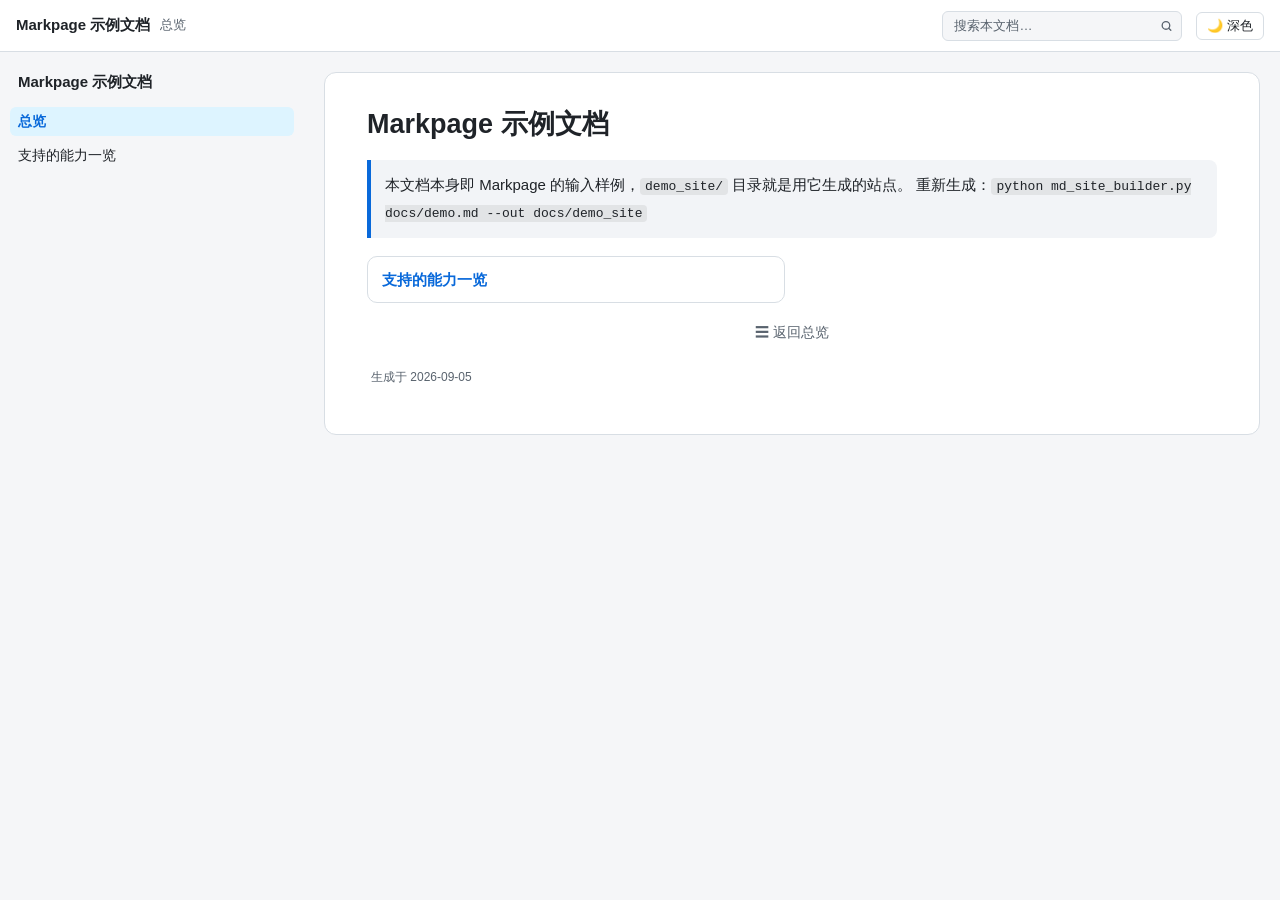
==== docs/demo_site/index.html @ 58487893 "init: Markpage 源码与独立版发布包（自 MicrobialNet .workbuddy/tools 迁移） - 源码：md_doc_gui GUI + md_site_builder 核" ====
<!DOCTYPE html>
<html lang="zh-CN">
<head>
<meta charset="utf-8"><meta name="viewport" content="width=device-width,initial-scale=1">
<meta name="generator" content="MicrobialNet Story">
<title>Markpage 示例文档 · Markpage 示例文档</title>
<style>
:root{
  --bg:#f5f6f8; --panel:#ffffff; --ink:#1f2328; --muted:#59636e; --line:#d8dee4;
  --thumb:#c3cad3; --thumb-hover:#98a2ae;
  --accent:#0969da; --accent-soft:#ddf4ff; --quote:#f2f4f7; --code-bg:#0d1117; --code-ink:#e6edf3;
}
@media (prefers-color-scheme: dark){
  :root:not([data-theme=light]){
    --bg:#0d1117; --panel:#161b22; --ink:#e6edf3; --muted:#9198a1; --line:#30363d;
    --thumb:#3d444d; --thumb-hover:#565d66;
    --accent:#4493f8; --accent-soft:#1f2d3d; --quote:#11161c;
  }
}
html[data-theme=dark]{ --bg:#0d1117; --panel:#161b22; --ink:#e6edf3; --muted:#9198a1; --line:#30363d;
  --thumb:#3d444d; --thumb-hover:#565d66;
  --accent:#4493f8; --accent-soft:#1f2d3d; --quote:#11161c; }
html[data-theme=light]{ --bg:#f5f6f8; --panel:#ffffff; --ink:#1f2328; --muted:#59636e; --line:#d8dee4;
  --thumb:#c3cad3; --thumb-hover:#98a2ae;
  --accent:#0969da; --accent-soft:#ddf4ff; --quote:#f2f4f7; }
*{box-sizing:border-box}
/* 滚动条：跟随主题变量（浅/深自动匹配） */
html{scrollbar-width:thin;scrollbar-color:var(--thumb) var(--bg)}
*::-webkit-scrollbar{width:11px;height:11px}
*::-webkit-scrollbar-track{background:var(--bg)}
*::-webkit-scrollbar-thumb{background:var(--thumb);border-radius:6px;border:2px solid var(--bg)}
*::-webkit-scrollbar-thumb:hover{background:var(--thumb-hover)}
*::-webkit-scrollbar-corner{background:var(--bg)}
html{scroll-behavior:smooth}
body{margin:0;background:var(--bg);color:var(--ink);
  font:15px/1.75 -apple-system,BlinkMacSystemFont,"Segoe UI","PingFang SC","Hiragino Sans GB","Microsoft YaHei",sans-serif;}
a{color:var(--accent);text-decoration:none}
a:hover{text-decoration:underline}
.topbar{position:sticky;top:0;z-index:70;display:flex;align-items:center;gap:10px;height:52px;padding:0 16px;
  background:var(--panel);border-bottom:1px solid var(--line)}
.topbar .brand{font-weight:600;white-space:nowrap;overflow:hidden;text-overflow:ellipsis;font-size:15px}
.topbar .spacer{flex:1}
.topbar button{cursor:pointer;border:1px solid var(--line);background:var(--panel);color:var(--ink);
  border-radius:6px;padding:4px 10px;font-size:13px;white-space:nowrap}
.topbar button:hover{border-color:var(--accent)}
#tocBtn{display:none}

/* 布局：左目录 + 正文 */
.layout{display:flex;align-items:flex-start;max-width:1580px;margin:0 auto}
#toc{position:sticky;top:52px;height:calc(100vh - 52px);overflow:auto;flex:0 0 304px;width:304px;
  padding:10px 10px 60px;font-size:13.5px;scrollbar-width:thin}
#toc ul{list-style:none;margin:0;padding:0}
#toc .toc-home{margin:4px 0 10px}
.toc-home-link{display:block;font-weight:700;font-size:15px;padding:4px 8px;color:var(--ink)}
.toc-home-link:hover{background:var(--accent-soft);border-radius:6px;text-decoration:none}
#toc a{display:block;padding:2.5px 8px;border-radius:6px;color:var(--ink)}
#toc a:hover{background:var(--accent-soft);text-decoration:none}
#toc a.active{background:var(--accent-soft);color:var(--accent);font-weight:600}
a.toc-top{font-weight:700;margin-bottom:6px}
.toc-group{border-top:1px solid var(--line);padding-top:6px;margin-top:6px}
.toc-group summary{cursor:pointer;list-style:none;display:flex;align-items:center;gap:6px;
  font-weight:600;padding:3px 8px;border-radius:6px;user-select:none;color:var(--ink)}
.toc-group summary::-webkit-details-marker{display:none}
.toc-group summary::before{content:"▸";color:var(--muted);width:14px;transition:transform .15s}
.toc-group[open] summary::before{content:"▾"}
.toc-group summary:hover{background:rgba(128,128,128,.1)}
.toc-group .cnt{margin-left:auto;color:var(--muted);font-size:11px;background:rgba(128,128,128,.15);
  border-radius:10px;padding:0 7px;line-height:1.6}
.toc-group ul{margin:4px 0 8px}
.toc-group li{margin:0}
#tocBackdrop{display:none}

main{flex:1;min-width:0;padding:20px 20px 90px}
article{background:var(--panel);border:1px solid var(--line);border-radius:12px;
  padding:28px 42px 46px;max-width:1030px;margin:0 auto}
h1,h2,h3,h4{line-height:1.4;scroll-margin-top:70px}
h1{font-size:27px;margin:.2em 0 .6em}
h1.part-title{font-size:21px;color:var(--muted);margin:38px 0 4px}
h2{font-size:23px;margin-top:34px;padding-bottom:8px;border-bottom:1px solid var(--line)}
h3{font-size:17px;margin-top:26px}
h2>a.anchor,h3>a.anchor{opacity:0;margin-left:6px;color:var(--muted);font-size:.8em;text-decoration:none}
h2:hover>a.anchor,h3:hover>a.anchor{opacity:1}
p{word-break:break-word}
code{font-family:ui-monospace,SFMono-Regular,Consolas,"Courier New",monospace;font-size:13px;
  background:rgba(128,128,128,.14);border-radius:4px;padding:1px 5px}
pre{background:var(--code-bg);border-radius:8px;padding:14px 16px;overflow:auto;line-height:1.6}
pre code{background:none;padding:0;color:var(--code-ink);font-size:12.8px;white-space:pre}
pre { line-height: 125%; }
td.linenos .normal { color: inherit; background-color: transparent; padding-left: 5px; padding-right: 5px; }
span.linenos { color: inherit; background-color: transparent; padding-left: 5px; padding-right: 5px; }
td.linenos .special { color: #000000; background-color: #ffffc0; padding-left: 5px; padding-right: 5px; }
span.linenos.special { color: #000000; background-color: #ffffc0; padding-left: 5px; padding-right: 5px; }
blockquote{margin:14px 0;padding:8px 14px;border-left:4px solid var(--accent);background:var(--quote);
  border-radius:0 8px 8px 0}
blockquote p{margin:4px 0}
hr{border:none;border-top:1px solid var(--line);margin:30px 0}
.tbl-wrap{overflow-x:auto;margin:16px 0;border:1px solid var(--line);border-radius:8px}
table{border-collapse:collapse;width:100%;font-size:13.5px}
th,td{border:1px solid var(--line);padding:7px 11px;text-align:left;vertical-align:top}
th{background:rgba(128,128,128,.1);font-weight:600;white-space:nowrap}
tr:nth-child(2n) td{background:rgba(128,128,128,.05)}
p.api-meta{font-family:ui-monospace,SFMono-Regular,Consolas,monospace;font-size:12.5px;color:var(--muted);
  background:var(--quote);border:1px solid var(--line);border-radius:6px;padding:8px 12px;margin:14px 0}
ul,ol{padding-left:26px}
li{margin:3px 0}

/* index 目录卡片 */
.dir-grid{display:grid;grid-template-columns:repeat(auto-fill,minmax(280px,1fr));gap:14px;margin:18px 0 8px}
.dir-card{border:1px solid var(--line);border-radius:10px;padding:12px 14px;background:var(--panel);display:block}
.dir-card:hover{border-color:var(--accent)}
.dir-card h4{margin:0;font-size:15px}
.part-block{margin:26px 0}
.part-block>h3{color:var(--ink);border-bottom:1px solid var(--line);padding-bottom:6px;margin-bottom:2px}
.part-intro{color:var(--muted)}
.chips{display:flex;flex-wrap:wrap;gap:6px;margin:6px 0 4px}
.chip{border:1px solid var(--line);border-radius:20px;padding:2px 10px;font-size:12.5px;color:var(--muted);background:var(--panel)}
.chip:hover{color:var(--accent);border-color:var(--accent);text-decoration:none}
.pager{display:flex;justify-content:space-between;gap:10px;margin:18px 4px 0;font-size:13.5px}
.pager a{color:var(--muted)}
.foot{color:var(--muted);font-size:12px;margin:22px 4px 0}

@media (max-width:1100px){
  #tocBtn{display:inline-block}
  #toc{position:fixed;top:52px;left:0;bottom:0;z-index:80;background:var(--panel);border-right:1px solid var(--line);
    box-shadow:2px 0 14px rgba(0,0,0,.18);transform:translateX(-105%);transition:transform .22s ease;height:auto;width:300px}
  body.toc-open #toc{transform:none}
  #tocBackdrop{position:fixed;inset:52px 0 0 0;background:rgba(0,0,0,.35);z-index:75}
  body.toc-open #tocBackdrop{display:block}
  main{padding:14px 10px 70px}
  article{padding:20px 18px 36px}
}

/* ---------- 顶栏搜索 ---------- */
.search{position:relative;margin:0 4px 0 6px}
.search input{width:240px;max-width:44vw;padding:5px 30px 5px 11px;border:1px solid var(--line);
  background:var(--bg);color:var(--ink);border-radius:6px;font-size:13px;outline:none;height:30px;
  transition:border-color .12s}
.search input::placeholder{color:var(--muted)}
.search input:focus{border-color:var(--accent)}
.search .s-ico{position:absolute;right:9px;top:50%;transform:translateY(-50%);color:var(--muted);
  pointer-events:none;display:flex}
.s-panel{display:none;position:absolute;right:0;top:calc(100% + 7px);width:430px;max-width:94vw;
  max-height:min(66vh,560px);overflow:auto;background:var(--panel);border:1px solid var(--line);
  border-radius:10px;box-shadow:0 12px 32px rgba(0,0,0,.18);z-index:200;font-size:13px;text-align:left}
.s-panel .s-head{padding:7px 12px;color:var(--muted);border-bottom:1px solid var(--line);font-size:12px;
  position:sticky;top:0;background:var(--panel);z-index:1}
.s-panel .s-empty{padding:18px 12px;color:var(--muted);text-align:center}
.s-item{padding:8px 12px;cursor:pointer;border-bottom:1px solid rgba(128,128,128,.09)}
.s-item:last-child{border-bottom:none}
.s-item.cur{background:var(--accent-soft)}
.s-item .s-t{font-weight:600;color:var(--ink);display:flex;gap:5px;align-items:baseline;flex-wrap:wrap}
.s-item .s-g{color:var(--muted);font-size:11px;font-weight:400}
.s-item .s-h{color:var(--accent);font-size:12px;font-weight:500}
.s-item .s-x{color:var(--muted);margin-top:2px;line-height:1.55;overflow:hidden;
  display:-webkit-box;-webkit-line-clamp:2;-webkit-box-orient:vertical;word-break:break-word}
mark{background:rgba(255,199,60,.42);color:inherit;border-radius:3px;padding:0 1px}
html[data-theme=dark] mark{background:rgba(214,158,46,.34);color:#ffd97a}
@media (max-width:900px){ .topbar .crumb{display:none} .search input{width:34vw} }

/* ---- 图片 / 视频资源 ---- */
article img{max-width:100%;height:auto;border-radius:6px;cursor:zoom-in}
article video{max-width:100%;height:auto;display:block;margin:8px 0;border-radius:6px;background:#000}
.lb-mask{position:fixed;inset:0;z-index:300;background:rgba(0,0,0,.82);display:flex;align-items:center;justify-content:center;padding:20px}
.lb-mask img{max-width:94vw;max-height:88vh;cursor:zoom-out;border-radius:8px;box-shadow:0 10px 44px rgba(0,0,0,.55)}
.lb-mask .lb-cap{position:fixed;left:0;right:0;bottom:12px;text-align:center;color:#e6e6e6;font-size:12.5px;pointer-events:none;padding:0 12px}
.lb-mask .lb-close{position:fixed;top:14px;right:18px;width:34px;height:34px;border-radius:50%;border:1px solid rgba(255,255,255,.35);background:rgba(255,255,255,.12);color:#fff;font-size:15px;line-height:1;cursor:pointer;display:flex;align-items:center;justify-content:center}
.lb-mask .lb-close:hover{background:rgba(255,255,255,.25)}






/* 代码块主题：浅色=friendly / 深色=monokai（含显式开关与系统深色两种深色态） */
/* 0) 代码面板变量：默认浅色；系统深色 / html[data-theme=dark] 翻转为深色 */
:root{ --code-bg:#f6f8fa; --code-ink:#1f2328; }
@media (prefers-color-scheme: dark){ :root:not([data-theme=light]){ --code-bg:#0d1117; --code-ink:#e6edf3; } }
html[data-theme=dark]{ --code-bg:#0d1117; --code-ink:#e6edf3; }
html[data-theme=light]{ --code-bg:#f6f8fa; --code-ink:#1f2328; }
/* 1) 浅色基座（无属性/OS浅色/显式浅色 共用；--code-bg 由主题变量决定） */
.hl { background: var(--code-bg); color: var(--code-ink); }
pre { line-height: 125%; }
.hl .hll { background-color: #ffffcc }
.hl .c { color: #60A0B0; font-style: italic }
.hl .err { border: 1px solid #F00 }
.hl .k { color: #007020; font-weight: bold }
.hl .o { color: #666 }
.hl .ch { color: #60A0B0; font-style: italic }
.hl .cm { color: #60A0B0; font-style: italic }
.hl .cp { color: #007020 }
.hl .cpf { color: #60A0B0; font-style: italic }
.hl .c1 { color: #60A0B0; font-style: italic }
.hl .cs { color: #60A0B0; background-color: #FFF0F0 }
.hl .gd { color: #A00000 }
.hl .ge { font-style: italic }
.hl .ges { font-weight: bold; font-style: italic }
.hl .gr { color: #F00 }
.hl .gh { color: #000080; font-weight: bold }
.hl .gi { color: #00A000 }
.hl .go { color: #888 }
.hl .gp { color: #C65D09; font-weight: bold }
.hl .gs { font-weight: bold }
.hl .gu { color: #800080; font-weight: bold }
.hl .gt { color: #04D }
.hl .kc { color: #007020; font-weight: bold }
.hl .kd { color: #007020; font-weight: bold }
.hl .kn { color: #007020; font-weight: bold }
.hl .kp { color: #007020 }
.hl .kr { color: #007020; font-weight: bold }
.hl .kt { color: #902000 }
.hl .m { color: #40A070 }
.hl .s { color: #4070A0 }
.hl .na { color: #4070A0 }
.hl .nb { color: #007020 }
.hl .nc { color: #0E84B5; font-weight: bold }
.hl .no { color: #60ADD5 }
.hl .nd { color: #555; font-weight: bold }
.hl .ni { color: #D55537; font-weight: bold }
.hl .ne { color: #007020 }
.hl .nf { color: #06287E }
.hl .nl { color: #002070; font-weight: bold }
.hl .nn { color: #0E84B5; font-weight: bold }
.hl .nt { color: #062873; font-weight: bold }
.hl .nv { color: #BB60D5 }
.hl .ow { color: #007020; font-weight: bold }
.hl .w { color: #BBB }
.hl .mb { color: #40A070 }
.hl .mf { color: #40A070 }
.hl .mh { color: #40A070 }
.hl .mi { color: #40A070 }
.hl .mo { color: #40A070 }
.hl .sa { color: #4070A0 }
.hl .sb { color: #4070A0 }
.hl .sc { color: #4070A0 }
.hl .dl { color: #4070A0 }
.hl .sd { color: #4070A0; font-style: italic }
.hl .s2 { color: #4070A0 }
.hl .se { color: #4070A0; font-weight: bold }
.hl .sh { color: #4070A0 }
.hl .si { color: #70A0D0; font-style: italic }
.hl .sx { color: #C65D09 }
.hl .sr { color: #235388 }
.hl .s1 { color: #4070A0 }
.hl .ss { color: #517918 }
.hl .bp { color: #007020 }
.hl .fm { color: #06287E }
.hl .vc { color: #BB60D5 }
.hl .vg { color: #BB60D5 }
.hl .vi { color: #BB60D5 }
.hl .vm { color: #BB60D5 }
.hl .il { color: #40A070 }
/* 2) 深色 monokai —— html[data-theme=dark]（显式切到深色时命中） */
html[data-theme=dark] .hl { background: #272822; color: #F8F8F2; }
pre { line-height: 125%; }
html[data-theme=dark] .hl .hll { background-color: #49483e }
html[data-theme=dark] .hl .c { color: #959077 }
html[data-theme=dark] .hl .err { color: #ED007E; background-color: #1E0010 }
html[data-theme=dark] .hl .esc { color: #F8F8F2 }
html[data-theme=dark] .hl .g { color: #F8F8F2 }
html[data-theme=dark] .hl .k { color: #66D9EF }
html[data-theme=dark] .hl .l { color: #AE81FF }
html[data-theme=dark] .hl .n { color: #F8F8F2 }
html[data-theme=dark] .hl .o { color: #FF4689 }
html[data-theme=dark] .hl .x { color: #F8F8F2 }
html[data-theme=dark] .hl .p { color: #F8F8F2 }
html[data-theme=dark] .hl .ch { color: #959077 }
html[data-theme=dark] .hl .cm { color: #959077 }
html[data-theme=dark] .hl .cp { color: #959077 }
html[data-theme=dark] .hl .cpf { color: #959077 }
html[data-theme=dark] .hl .c1 { color: #959077 }
html[data-theme=dark] .hl .cs { color: #959077 }
html[data-theme=dark] .hl .gd { color: #FF4689 }
html[data-theme=dark] .hl .ge { color: #F8F8F2; font-style: italic }
html[data-theme=dark] .hl .ges { color: #F8F8F2; font-weight: bold; font-style: italic }
html[data-theme=dark] .hl .gr { color: #F8F8F2 }
html[data-theme=dark] .hl .gh { color: #F8F8F2 }
html[data-theme=dark] .hl .gi { color: #A6E22E }
html[data-theme=dark] .hl .go { color: #66D9EF }
html[data-theme=dark] .hl .gp { color: #FF4689; font-weight: bold }
html[data-theme=dark] .hl .gs { color: #F8F8F2; font-weight: bold }
html[data-theme=dark] .hl .gu { color: #959077 }
html[data-theme=dark] .hl .gt { color: #F8F8F2 }
html[data-theme=dark] .hl .kc { color: #66D9EF }
html[data-theme=dark] .hl .kd { color: #66D9EF }
html[data-theme=dark] .hl .kn { color: #FF4689 }
html[data-theme=dark] .hl .kp { color: #66D9EF }
html[data-theme=dark] .hl .kr { color: #66D9EF }
html[data-theme=dark] .hl .kt { color: #66D9EF }
html[data-theme=dark] .hl .ld { color: #E6DB74 }
html[data-theme=dark] .hl .m { color: #AE81FF }
html[data-theme=dark] .hl .s { color: #E6DB74 }
html[data-theme=dark] .hl .na { color: #A6E22E }
html[data-theme=dark] .hl .nb { color: #F8F8F2 }
html[data-theme=dark] .hl .nc { color: #A6E22E }
html[data-theme=dark] .hl .no { color: #66D9EF }
html[data-theme=dark] .hl .nd { color: #A6E22E }
html[data-theme=dark] .hl .ni { color: #F8F8F2 }
html[data-theme=dark] .hl .ne { color: #A6E22E }
html[data-theme=dark] .hl .nf { color: #A6E22E }
html[data-theme=dark] .hl .nl { color: #F8F8F2 }
html[data-theme=dark] .hl .nn { color: #F8F8F2 }
html[data-theme=dark] .hl .nx { color: #A6E22E }
html[data-theme=dark] .hl .py { color: #F8F8F2 }
html[data-theme=dark] .hl .nt { color: #FF4689 }
html[data-theme=dark] .hl .nv { color: #F8F8F2 }
html[data-theme=dark] .hl .ow { color: #FF4689 }
html[data-theme=dark] .hl .pm { color: #F8F8F2 }
html[data-theme=dark] .hl .w { color: #F8F8F2 }
html[data-theme=dark] .hl .mb { color: #AE81FF }
html[data-theme=dark] .hl .mf { color: #AE81FF }
html[data-theme=dark] .hl .mh { color: #AE81FF }
html[data-theme=dark] .hl .mi { color: #AE81FF }
html[data-theme=dark] .hl .mo { color: #AE81FF }
html[data-theme=dark] .hl .sa { color: #E6DB74 }
html[data-theme=dark] .hl .sb { color: #E6DB74 }
html[data-theme=dark] .hl .sc { color: #E6DB74 }
html[data-theme=dark] .hl .dl { color: #E6DB74 }
html[data-theme=dark] .hl .sd { color: #E6DB74 }
html[data-theme=dark] .hl .s2 { color: #E6DB74 }
html[data-theme=dark] .hl .se { color: #AE81FF }
html[data-theme=dark] .hl .sh { color: #E6DB74 }
html[data-theme=dark] .hl .si { color: #E6DB74 }
html[data-theme=dark] .hl .sx { color: #E6DB74 }
html[data-theme=dark] .hl .sr { color: #E6DB74 }
html[data-theme=dark] .hl .s1 { color: #E6DB74 }
html[data-theme=dark] .hl .ss { color: #E6DB74 }
html[data-theme=dark] .hl .bp { color: #F8F8F2 }
html[data-theme=dark] .hl .fm { color: #A6E22E }
html[data-theme=dark] .hl .vc { color: #F8F8F2 }
html[data-theme=dark] .hl .vg { color: #F8F8F2 }
html[data-theme=dark] .hl .vi { color: #F8F8F2 }
html[data-theme=dark] .hl .vm { color: #F8F8F2 }
html[data-theme=dark] .hl .il { color: #AE81FF }
/* 3) 深色 monokai —— 系统深色且未显式浅色（:root:not([data-theme=light])，供首次访问） */
@media (prefers-color-scheme: dark){
:root:not([data-theme=light]) .hl { background: #272822; color: #F8F8F2; }
pre { line-height: 125%; }
:root:not([data-theme=light]) .hl .hll { background-color: #49483e }
:root:not([data-theme=light]) .hl .c { color: #959077 }
:root:not([data-theme=light]) .hl .err { color: #ED007E; background-color: #1E0010 }
:root:not([data-theme=light]) .hl .esc { color: #F8F8F2 }
:root:not([data-theme=light]) .hl .g { color: #F8F8F2 }
:root:not([data-theme=light]) .hl .k { color: #66D9EF }
:root:not([data-theme=light]) .hl .l { color: #AE81FF }
:root:not([data-theme=light]) .hl .n { color: #F8F8F2 }
:root:not([data-theme=light]) .hl .o { color: #FF4689 }
:root:not([data-theme=light]) .hl .x { color: #F8F8F2 }
:root:not([data-theme=light]) .hl .p { color: #F8F8F2 }
:root:not([data-theme=light]) .hl .ch { color: #959077 }
:root:not([data-theme=light]) .hl .cm { color: #959077 }
:root:not([data-theme=light]) .hl .cp { color: #959077 }
:root:not([data-theme=light]) .hl .cpf { color: #959077 }
:root:not([data-theme=light]) .hl .c1 { color: #959077 }
:root:not([data-theme=light]) .hl .cs { color: #959077 }
:root:not([data-theme=light]) .hl .gd { color: #FF4689 }
:root:not([data-theme=light]) .hl .ge { color: #F8F8F2; font-style: italic }
:root:not([data-theme=light]) .hl .ges { color: #F8F8F2; font-weight: bold; font-style: italic }
:root:not([data-theme=light]) .hl .gr { color: #F8F8F2 }
:root:not([data-theme=light]) .hl .gh { color: #F8F8F2 }
:root:not([data-theme=light]) .hl .gi { color: #A6E22E }
:root:not([data-theme=light]) .hl .go { color: #66D9EF }
:root:not([data-theme=light]) .hl .gp { color: #FF4689; font-weight: bold }
:root:not([data-theme=light]) .hl .gs { color: #F8F8F2; font-weight: bold }
:root:not([data-theme=light]) .hl .gu { color: #959077 }
:root:not([data-theme=light]) .hl .gt { color: #F8F8F2 }
:root:not([data-theme=light]) .hl .kc { color: #66D9EF }
:root:not([data-theme=light]) .hl .kd { color: #66D9EF }
:root:not([data-theme=light]) .hl .kn { color: #FF4689 }
:root:not([data-theme=light]) .hl .kp { color: #66D9EF }
:root:not([data-theme=light]) .hl .kr { color: #66D9EF }
:root:not([data-theme=light]) .hl .kt { color: #66D9EF }
:root:not([data-theme=light]) .hl .ld { color: #E6DB74 }
:root:not([data-theme=light]) .hl .m { color: #AE81FF }
:root:not([data-theme=light]) .hl .s { color: #E6DB74 }
:root:not([data-theme=light]) .hl .na { color: #A6E22E }
:root:not([data-theme=light]) .hl .nb { color: #F8F8F2 }
:root:not([data-theme=light]) .hl .nc { color: #A6E22E }
:root:not([data-theme=light]) .hl .no { color: #66D9EF }
:root:not([data-theme=light]) .hl .nd { color: #A6E22E }
:root:not([data-theme=light]) .hl .ni { color: #F8F8F2 }
:root:not([data-theme=light]) .hl .ne { color: #A6E22E }
:root:not([data-theme=light]) .hl .nf { color: #A6E22E }
:root:not([data-theme=light]) .hl .nl { color: #F8F8F2 }
:root:not([data-theme=light]) .hl .nn { color: #F8F8F2 }
:root:not([data-theme=light]) .hl .nx { color: #A6E22E }
:root:not([data-theme=light]) .hl .py { color: #F8F8F2 }
:root:not([data-theme=light]) .hl .nt { color: #FF4689 }
:root:not([data-theme=light]) .hl .nv { color: #F8F8F2 }
:root:not([data-theme=light]) .hl .ow { color: #FF4689 }
:root:not([data-theme=light]) .hl .pm { color: #F8F8F2 }
:root:not([data-theme=light]) .hl .w { color: #F8F8F2 }
:root:not([data-theme=light]) .hl .mb { color: #AE81FF }
:root:not([data-theme=light]) .hl .mf { color: #AE81FF }
:root:not([data-theme=light]) .hl .mh { color: #AE81FF }
:root:not([data-theme=light]) .hl .mi { color: #AE81FF }
:root:not([data-theme=light]) .hl .mo { color: #AE81FF }
:root:not([data-theme=light]) .hl .sa { color: #E6DB74 }
:root:not([data-theme=light]) .hl .sb { color: #E6DB74 }
:root:not([data-theme=light]) .hl .sc { color: #E6DB74 }
:root:not([data-theme=light]) .hl .dl { color: #E6DB74 }
:root:not([data-theme=light]) .hl .sd { color: #E6DB74 }
:root:not([data-theme=light]) .hl .s2 { color: #E6DB74 }
:root:not([data-theme=light]) .hl .se { color: #AE81FF }
:root:not([data-theme=light]) .hl .sh { color: #E6DB74 }
:root:not([data-theme=light]) .hl .si { color: #E6DB74 }
:root:not([data-theme=light]) .hl .sx { color: #E6DB74 }
:root:not([data-theme=light]) .hl .sr { color: #E6DB74 }
:root:not([data-theme=light]) .hl .s1 { color: #E6DB74 }
:root:not([data-theme=light]) .hl .ss { color: #E6DB74 }
:root:not([data-theme=light]) .hl .bp { color: #F8F8F2 }
:root:not([data-theme=light]) .hl .fm { color: #A6E22E }
:root:not([data-theme=light]) .hl .vc { color: #F8F8F2 }
:root:not([data-theme=light]) .hl .vg { color: #F8F8F2 }
:root:not([data-theme=light]) .hl .vi { color: #F8F8F2 }
:root:not([data-theme=light]) .hl .vm { color: #F8F8F2 }
:root:not([data-theme=light]) .hl .il { color: #AE81FF }
}
/* ===== 代码块增强：行号列 + 语言标签（由 decorate_code_blocks 生成的 DOM）===== */
.hl{position:relative}
.hl-scroll{display:flex;align-items:stretch;overflow-x:auto;border-radius:8px;background:var(--code-bg)}
.hl-scroll>pre{background:var(--code-bg);border-radius:0;margin:0;overflow:visible;border:0}
.hl-scroll>pre:not(.hl-gutter){flex:1 1 auto;padding:14px 16px}
.hl-gutter{flex:0 0 auto;position:sticky;left:0;z-index:1;min-width:3.2em;padding:14px 10px 14px 14px;margin:0;text-align:right;color:var(--muted);background:var(--code-bg);border-right:1px solid var(--line);user-select:none;cursor:default;font-family:Consolas,Menlo,monospace;font-size:12.8px;line-height:1.6}
.hl-lang-badge{position:absolute;top:7px;right:10px;z-index:2;padding:0 9px;border-radius:99px;font:600 11px/1.9 Consolas,Menlo,monospace;letter-spacing:.5px;color:var(--muted);background:rgba(127,127,127,.14);background:color-mix(in srgb,var(--ink) 9%,transparent);border:1px solid var(--line);pointer-events:none}

/* ===== 代码块右上角操作区（语言徽章 + 复制按钮）===== */
.hl-actions{position:absolute;top:8px;right:8px;z-index:3;display:flex;align-items:center;gap:6px;pointer-events:none}
.hl-actions>*{pointer-events:auto}
.hl-actions .hl-lang-badge{position:static;top:auto;right:auto}
.hl-copy{appearance:none;border:1px solid var(--line);background:rgba(127,127,127,.14);background:color-mix(in srgb,var(--ink) 9%,transparent);color:var(--muted);font:500 11px/1.9 system-ui,-apple-system,"Segoe UI",sans-serif;padding:0 9px;border-radius:99px;cursor:pointer;transition:color .12s,border-color .12s}
.hl-copy:hover{color:var(--ink);border-color:var(--muted)}
.hl-copy:active{transform:translateY(1px)}
</style>
<script src="search-index.js"></script></head>
<body>
<div class="topbar">
  <span class="brand"><a href="index.html" style="color:var(--ink)">Markpage 示例文档</a></span>
  <span class="crumb" style="color:var(--muted);font-size:13px;overflow:hidden;text-overflow:ellipsis;white-space:nowrap">总览</span>
  <span class="spacer"></span>
  <div class="search" id="searchBox">
    <input id="searchInput" type="text" placeholder="搜索本文档…" autocomplete="off" spellcheck="false" aria-label="站内搜索">
    <svg class="s-ico" width="13" height="13" viewBox="0 0 24 24" fill="none" stroke="currentColor" stroke-width="2.4" stroke-linecap="round"><circle cx="11" cy="11" r="7"/><path d="m20 20-3.5-3.5"/></svg>
    <div class="s-panel" id="searchPanel"></div>
  </div>
  <button id="tocBtn">☰ 目录</button>
  <button id="themeBtn">🌙 深色</button>
</div>
<div class="layout">
<nav id="toc" aria-label="目录"><div class="toc-home"><a class="toc-home-link" href="index.html">Markpage 示例文档</a></div><a class="toc-link toc-top active" href="index.html">总览</a><ul><li><a class="toc-link" href="支持的能力一览.html">支持的能力一览</a></li></ul><div class="toc-foot"></div></nav><div id="tocBackdrop"></div>
<main><article>

<h1>Markpage 示例文档</h1><blockquote>
<p>本文档本身即 Markpage 的输入样例，<code>demo_site/</code> 目录就是用它生成的站点。
重新生成：<code>python md_site_builder.py docs/demo.md --out docs/demo_site</code></p>
</blockquote><div class="dir-grid"><a class="dir-card" href="支持的能力一览.html"><h4>支持的能力一览</h4></a></div>
<nav class="pager"><span><span></span></span><span style="flex:1;text-align:center"><a href="index.html">☰ 返回总览</a></span><span><span></span></span></nav>
<p class="foot">生成于 2026-09-05</p>
</article></main>
</div>
<script>
(function(){
  var root=document.documentElement;
  // 主题
  var btn=document.getElementById('themeBtn');
  var saved=null; try{ saved=localStorage.getItem('doc-theme'); }catch(e){}
  if(saved==='light'||saved==='dark') root.dataset.theme=saved;
  function refresh(){ if(btn) btn.textContent=(root.dataset.theme==='dark')?'☀ 浅色':'🌙 深色'; }
  if(btn){ btn.addEventListener('click',function(){
    var cur=(root.dataset.theme==='dark')?'light':'dark';
    root.dataset.theme=cur; try{ localStorage.setItem('doc-theme',cur); }catch(e){}
    refresh();
  }); }
  refresh();
  // 目录分类抽屉：展开状态记忆
  var groups=[].slice.call(document.querySelectorAll('.toc-group'));
  var store=null; try{ store=JSON.parse(localStorage.getItem('doc-toc-open')||'null'); }catch(e){}
  if(store && Array.isArray(store)){
    groups.forEach(function(d,i){ d.open = store.indexOf(i)>=0 || d.open; });
  } else {
    // 首次访问默认全展开，便于看到完整目录
    groups.forEach(function(d){ d.open=true; });
  }
  groups.forEach(function(d,i){
    d.addEventListener('toggle',function(){
      var arr=groups.filter(function(x){return x.open;}).map(function(x){return groups.indexOf(x);});
      try{ localStorage.setItem('doc-toc-open', JSON.stringify(arr)); }catch(e){}
    });
  });
  // 当前页目录项尽量可见
  var cur=document.querySelector('#toc a.active');
  if(cur) setTimeout(function(){ cur.scrollIntoView({block:'nearest'}); },50);
  // 窄屏抽屉
  var tocBtn=document.getElementById('tocBtn');
  var backdrop=document.getElementById('tocBackdrop');
  function closeToc(){ document.body.classList.remove('toc-open'); }
  if(tocBtn){ tocBtn.addEventListener('click',function(){ document.body.classList.toggle('toc-open'); }); }
  if(backdrop) backdrop.addEventListener('click',closeToc);
  document.addEventListener('keydown',function(e){ if(e.key==='Escape') closeToc(); });
  // 抽屉内点链接后自动收起（移动端）
  document.querySelectorAll('#toc a').forEach(function(a){
    a.addEventListener('click',function(){ if(window.innerWidth<=1100) closeToc(); });
  });
})();
// ============ 跨页搜索（search-index.js 提供 window.SEARCH_INDEX） ============
(function(){
  var input=document.getElementById('searchInput');
  var panel=document.getElementById('searchPanel');
  var box=document.getElementById('searchBox');
  var IDX=(typeof window.SEARCH_INDEX!=='undefined'&&window.SEARCH_INDEX)?window.SEARCH_INDEX:null;
  if(!input||!panel||!box) return;
  if(!IDX){ input.placeholder='搜索索引未加载'; return; }
  var timer=null, cur=-1, nav=[];
  function esc(s){ var d=document.createElement('div'); d.textContent=(s==null?'':s); return d.innerHTML; }
  function closeP(){ panel.style.display='none'; cur=-1; nav=[]; }
  function hl(s,q){
    var terms=q.split(/\s+/).filter(Boolean);
    if(!terms.length) return esc(s);
    var re=new RegExp('('+terms.map(function(t){return t.replace(/[.*+?^${}()|[\]\\]/g,'\\$&');}).join('|')+')','gi');
    return esc(s).replace(re,'<mark>$1</mark>');
  }
  function snip(x,q){
    var low=x.toLowerCase(), terms=q.split(/\s+/), pos=-1;
    for(var i=0;i<terms.length;i++){ var p=low.indexOf(terms[i]); if(p>=0&&(pos<0||p<pos)) pos=p; }
    if(pos<0) pos=0;
    var st=Math.max(0,pos-46), en=Math.min(x.length,pos+88);
    return (st>0?'…':'')+x.slice(st,en)+(en<x.length?'…':'');
  }
  function run(){
    var q=input.value.trim();
    if(!q){ closeP(); return; }
    var terms=q.toLowerCase().split(/\s+/).filter(Boolean);
    var res=[];
    for(var i=0;i<IDX.length;i++){
      var pg=IDX[i], base=(pg.g+' '+(pg.t||'')).toLowerCase();
      for(var j=0;j<pg.a.length;j++){
        var sec=pg.a[j];
        var hay=(pg.g+' '+(pg.t||'')+' '+(sec.h||'')+' '+(sec.x||'')).toLowerCase();
        var ok=true, score=0;
        for(var k=0;k<terms.length;k++){
          var tm=terms[k];
          if(hay.indexOf(tm)<0){ ok=false; break; }
          if((sec.h||'').toLowerCase().indexOf(tm)>=0) score+=2;
          else if(base.indexOf(tm)>=0) score+=1.5;
          score+=1;
        }
        if(ok) res.push({f:pg.f,t:pg.t,g:pg.g,h:sec.h,id:sec.id,x:sec.x,s:score});
      }
    }
    res.sort(function(a,b){ return (b.s-a.s)||(a.f<b.f?-1:1); });
    var seen={}, out=[];
    for(var i=0;i<res.length&&out.length<40;i++){
      var r=res[i]; seen[r.f]=seen[r.f]||0;
      if(seen[r.f]<3){ seen[r.f]++; out.push(r); }
    }
    nav=out; cur=-1;
    if(!out.length){
      panel.innerHTML='<div class="s-empty">未找到与「'+esc(q)+'」匹配的内容，试试其他关键词</div>';
      panel.style.display='block'; return;
    }
    var h='<div class="s-head">'+out.length+' 条结果（跨页命中 '+res.length+' 处）</div>';
    for(var i=0;i<out.length;i++){
      var o=out[i];
      h+='<div class="s-item" data-f="'+esc(o.f)+'" data-id="'+esc(o.id||'')+'">'+
         '<div class="s-t">'+esc(o.t)+'<span class="s-g">'+esc(o.g)+'</span>'+
         (o.h?'<span class="s-h">'+esc(o.h)+'</span>':'')+'</div>'+
         (o.x&&o.x.length?'<div class="s-x">'+hl(snip(o.x,q),q)+'</div>':'')+'</div>';
    }
    panel.innerHTML=h; panel.style.display='block'; panel.scrollTop=0;
  }
  function move(d){
    if(!nav.length) return;
    cur+=d; if(cur<0) cur=nav.length-1; if(cur>=nav.length) cur=0;
    var its=panel.querySelectorAll('.s-item');
    for(var i=0;i<its.length;i++) its[i].classList.toggle('cur',i===cur);
    var el=its[cur]; if(el) el.scrollIntoView({block:'nearest'});
  }
  function jumpTo(r){ if(r) location.href=r.f+(r.id?'#'+r.id:''); }
  input.addEventListener('input',function(){ clearTimeout(timer); timer=setTimeout(run,140); });
  input.addEventListener('focus',function(){ if(input.value.trim()) run(); });
  input.addEventListener('blur',function(){ setTimeout(closeP,170); });
  input.addEventListener('keydown',function(e){
    if(e.key==='ArrowDown'){ e.preventDefault(); move(1); }
    else if(e.key==='ArrowUp'){ e.preventDefault(); move(-1); }
    else if(e.key==='Enter'){ e.preventDefault(); jumpTo(cur>=0&&cur<nav.length?nav[cur]:nav[0]); }
    else if(e.key==='Escape'){ closeP(); }
  });
  panel.addEventListener('mousedown',function(e){
    var t=e.target; while(t&&t!==panel&&!(t.classList&&t.classList.contains('s-item'))) t=t.parentNode;
    if(t&&t!==panel){ e.preventDefault(); jumpTo(nav[Array.prototype.indexOf.call(panel.querySelectorAll('.s-item'),t)]); }
  });
  document.addEventListener('click',function(e){ if(!box.contains(e.target)) closeP(); });
})();

// ---- 图片点击放大（lightbox） ----
(function(){
  var mask=null;
  function closeLb(){ if(mask){ mask.remove(); mask=null; } }
  document.addEventListener('keydown',function(e){ if(e.key==='Escape') closeLb(); });
  document.addEventListener('click',function(e){
    if(mask) return;
    var t=e.target;
    if(!t||t.tagName!=='IMG'||!t.closest||!t.closest('article')) return;
    mask=document.createElement('div'); mask.className='lb-mask';
    var im=document.createElement('img');
    im.src=t.currentSrc||t.src; im.alt=t.alt||'';
    mask.appendChild(im);
    var x=document.createElement('button'); x.type='button';
    x.className='lb-close'; x.setAttribute('aria-label','close');
    x.textContent='✕'; mask.appendChild(x);
    var cap=(t.getAttribute('alt')||'').trim();
    if(cap){ var c=document.createElement('div'); c.className='lb-cap'; c.textContent=cap; mask.appendChild(c); }
    mask.addEventListener('click',function(ev){ if(ev.target!==im) closeLb(); });
    document.body.appendChild(mask);
  });
})();

/* ===== 代码块复制按钮：事件委托 + clipboard/execCommand 双通道 ===== */
document.addEventListener('click', function(ev){
  var b = ev.target && ev.target.closest ? ev.target.closest('.hl-copy') : null;
  if(!b) return;
  var hl = b.closest('.hl');
  var codeEl = hl ? hl.querySelector('.hl-scroll pre:not(.hl-gutter) code') : null;
  var txt = codeEl ? codeEl.textContent : '';
  var orig = b.textContent;
  var restore = function(){ b.textContent = orig; };
  var ok = function(){ b.textContent = '已复制'; setTimeout(restore, 1500); };
  var fail = function(){ b.textContent = '复制失败'; setTimeout(restore, 1500); };
  var legacy = function(){
    var ta = document.createElement('textarea');
    ta.value = txt;
    ta.setAttribute('readonly', '');
    ta.style.cssText = 'position:fixed;top:0;left:-9999px;opacity:0';
    document.body.appendChild(ta);
    ta.focus(); ta.select();
    var r = false;
    try { r = document.execCommand('copy'); } catch(e) {}
    document.body.removeChild(ta);
    if(r) ok(); else fail();
  };
  if(navigator.clipboard && navigator.clipboard.writeText){
    navigator.clipboard.writeText(txt).then(ok, legacy);
  } else { legacy(); }
}, false);
</script>
</body></html>
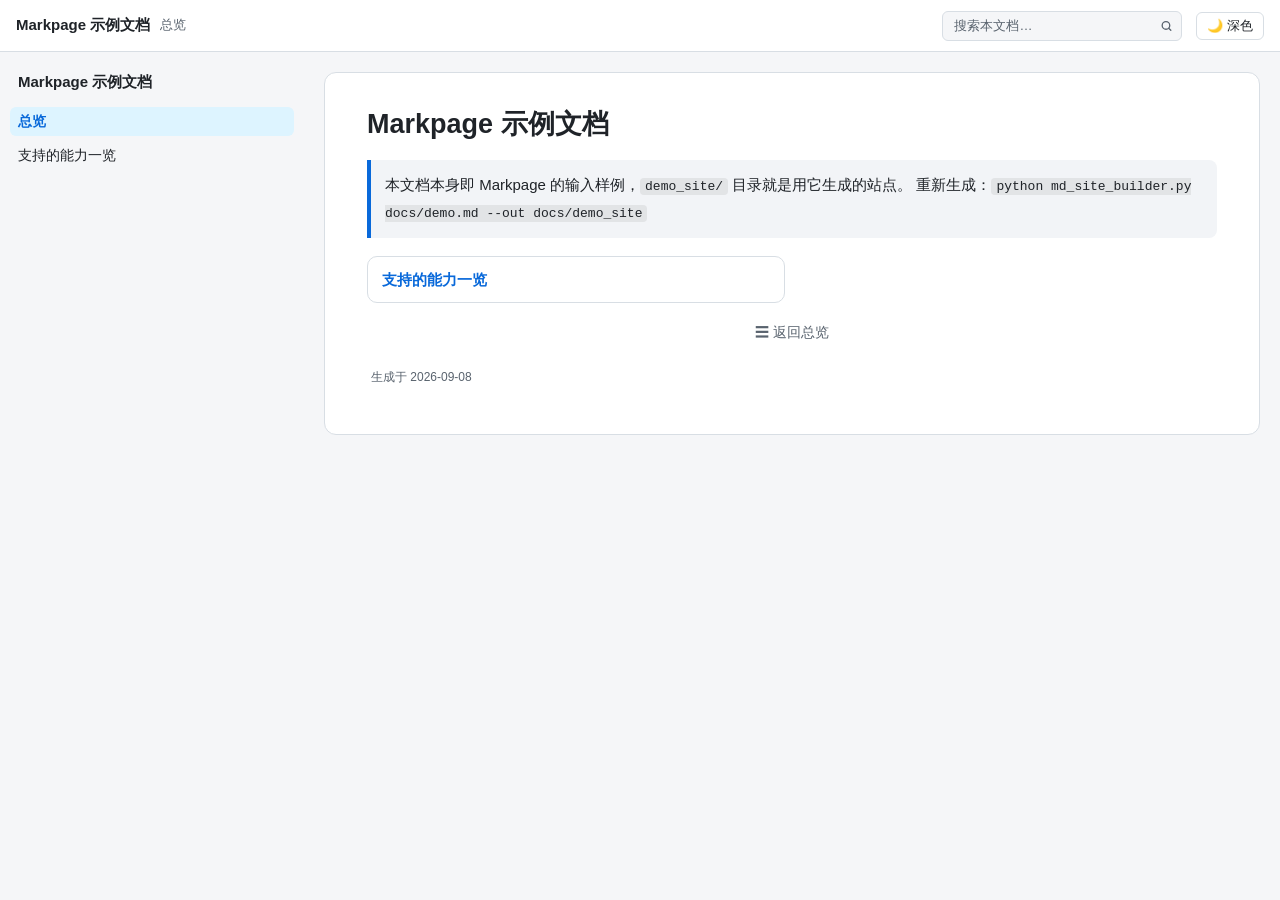
==== commit 1799d069: "perf(site): 全站 CSS/JS 外链 site.css/site.js，消除逐页重复内联 render_page 由内联 <style>/<script> 改为外链引用；build_sit" ====
--- a/docs/demo_site/index.html
+++ b/docs/demo_site/index.html
@@ -4,433 +4,7 @@
 <meta charset="utf-8"><meta name="viewport" content="width=device-width,initial-scale=1">
 <meta name="generator" content="MicrobialNet Story">
 <title>Markpage 示例文档 · Markpage 示例文档</title>
-<style>
-:root{
-  --bg:#f5f6f8; --panel:#ffffff; --ink:#1f2328; --muted:#59636e; --line:#d8dee4;
-  --thumb:#c3cad3; --thumb-hover:#98a2ae;
-  --accent:#0969da; --accent-soft:#ddf4ff; --quote:#f2f4f7; --code-bg:#0d1117; --code-ink:#e6edf3;
-}
-@media (prefers-color-scheme: dark){
-  :root:not([data-theme=light]){
-    --bg:#0d1117; --panel:#161b22; --ink:#e6edf3; --muted:#9198a1; --line:#30363d;
-    --thumb:#3d444d; --thumb-hover:#565d66;
-    --accent:#4493f8; --accent-soft:#1f2d3d; --quote:#11161c;
-  }
-}
-html[data-theme=dark]{ --bg:#0d1117; --panel:#161b22; --ink:#e6edf3; --muted:#9198a1; --line:#30363d;
-  --thumb:#3d444d; --thumb-hover:#565d66;
-  --accent:#4493f8; --accent-soft:#1f2d3d; --quote:#11161c; }
-html[data-theme=light]{ --bg:#f5f6f8; --panel:#ffffff; --ink:#1f2328; --muted:#59636e; --line:#d8dee4;
-  --thumb:#c3cad3; --thumb-hover:#98a2ae;
-  --accent:#0969da; --accent-soft:#ddf4ff; --quote:#f2f4f7; }
-*{box-sizing:border-box}
-/* 滚动条：跟随主题变量（浅/深自动匹配） */
-html{scrollbar-width:thin;scrollbar-color:var(--thumb) var(--bg)}
-*::-webkit-scrollbar{width:11px;height:11px}
-*::-webkit-scrollbar-track{background:var(--bg)}
-*::-webkit-scrollbar-thumb{background:var(--thumb);border-radius:6px;border:2px solid var(--bg)}
-*::-webkit-scrollbar-thumb:hover{background:var(--thumb-hover)}
-*::-webkit-scrollbar-corner{background:var(--bg)}
-html{scroll-behavior:smooth}
-body{margin:0;background:var(--bg);color:var(--ink);
-  font:15px/1.75 -apple-system,BlinkMacSystemFont,"Segoe UI","PingFang SC","Hiragino Sans GB","Microsoft YaHei",sans-serif;}
-a{color:var(--accent);text-decoration:none}
-a:hover{text-decoration:underline}
-.topbar{position:sticky;top:0;z-index:70;display:flex;align-items:center;gap:10px;height:52px;padding:0 16px;
-  background:var(--panel);border-bottom:1px solid var(--line)}
-.topbar .brand{font-weight:600;white-space:nowrap;overflow:hidden;text-overflow:ellipsis;font-size:15px}
-.topbar .spacer{flex:1}
-.topbar button{cursor:pointer;border:1px solid var(--line);background:var(--panel);color:var(--ink);
-  border-radius:6px;padding:4px 10px;font-size:13px;white-space:nowrap}
-.topbar button:hover{border-color:var(--accent)}
-#tocBtn{display:none}
-
-/* 布局：左目录 + 正文 */
-.layout{display:flex;align-items:flex-start;max-width:1580px;margin:0 auto}
-#toc{position:sticky;top:52px;height:calc(100vh - 52px);overflow:auto;flex:0 0 304px;width:304px;
-  padding:10px 10px 60px;font-size:13.5px;scrollbar-width:thin}
-#toc ul{list-style:none;margin:0;padding:0}
-#toc .toc-home{margin:4px 0 10px}
-.toc-home-link{display:block;font-weight:700;font-size:15px;padding:4px 8px;color:var(--ink)}
-.toc-home-link:hover{background:var(--accent-soft);border-radius:6px;text-decoration:none}
-#toc a{display:block;padding:2.5px 8px;border-radius:6px;color:var(--ink)}
-#toc a:hover{background:var(--accent-soft);text-decoration:none}
-#toc a.active{background:var(--accent-soft);color:var(--accent);font-weight:600}
-a.toc-top{font-weight:700;margin-bottom:6px}
-.toc-group{border-top:1px solid var(--line);padding-top:6px;margin-top:6px}
-.toc-group summary{cursor:pointer;list-style:none;display:flex;align-items:center;gap:6px;
-  font-weight:600;padding:3px 8px;border-radius:6px;user-select:none;color:var(--ink)}
-.toc-group summary::-webkit-details-marker{display:none}
-.toc-group summary::before{content:"▸";color:var(--muted);width:14px;transition:transform .15s}
-.toc-group[open] summary::before{content:"▾"}
-.toc-group summary:hover{background:rgba(128,128,128,.1)}
-.toc-group .cnt{margin-left:auto;color:var(--muted);font-size:11px;background:rgba(128,128,128,.15);
-  border-radius:10px;padding:0 7px;line-height:1.6}
-.toc-group ul{margin:4px 0 8px}
-.toc-group li{margin:0}
-#tocBackdrop{display:none}
-
-main{flex:1;min-width:0;padding:20px 20px 90px}
-article{background:var(--panel);border:1px solid var(--line);border-radius:12px;
-  padding:28px 42px 46px;max-width:1030px;margin:0 auto}
-h1,h2,h3,h4{line-height:1.4;scroll-margin-top:70px}
-h1{font-size:27px;margin:.2em 0 .6em}
-h1.part-title{font-size:21px;color:var(--muted);margin:38px 0 4px}
-h2{font-size:23px;margin-top:34px;padding-bottom:8px;border-bottom:1px solid var(--line)}
-h3{font-size:17px;margin-top:26px}
-h2>a.anchor,h3>a.anchor{opacity:0;margin-left:6px;color:var(--muted);font-size:.8em;text-decoration:none}
-h2:hover>a.anchor,h3:hover>a.anchor{opacity:1}
-p{word-break:break-word}
-code{font-family:ui-monospace,SFMono-Regular,Consolas,"Courier New",monospace;font-size:13px;
-  background:rgba(128,128,128,.14);border-radius:4px;padding:1px 5px}
-pre{background:var(--code-bg);border-radius:8px;padding:14px 16px;overflow:auto;line-height:1.6}
-pre code{background:none;padding:0;color:var(--code-ink);font-size:12.8px;white-space:pre}
-pre { line-height: 125%; }
-td.linenos .normal { color: inherit; background-color: transparent; padding-left: 5px; padding-right: 5px; }
-span.linenos { color: inherit; background-color: transparent; padding-left: 5px; padding-right: 5px; }
-td.linenos .special { color: #000000; background-color: #ffffc0; padding-left: 5px; padding-right: 5px; }
-span.linenos.special { color: #000000; background-color: #ffffc0; padding-left: 5px; padding-right: 5px; }
-blockquote{margin:14px 0;padding:8px 14px;border-left:4px solid var(--accent);background:var(--quote);
-  border-radius:0 8px 8px 0}
-blockquote p{margin:4px 0}
-hr{border:none;border-top:1px solid var(--line);margin:30px 0}
-.tbl-wrap{overflow-x:auto;margin:16px 0;border:1px solid var(--line);border-radius:8px}
-table{border-collapse:collapse;width:100%;font-size:13.5px}
-th,td{border:1px solid var(--line);padding:7px 11px;text-align:left;vertical-align:top}
-th{background:rgba(128,128,128,.1);font-weight:600;white-space:nowrap}
-tr:nth-child(2n) td{background:rgba(128,128,128,.05)}
-p.api-meta{font-family:ui-monospace,SFMono-Regular,Consolas,monospace;font-size:12.5px;color:var(--muted);
-  background:var(--quote);border:1px solid var(--line);border-radius:6px;padding:8px 12px;margin:14px 0}
-ul,ol{padding-left:26px}
-li{margin:3px 0}
-
-/* index 目录卡片 */
-.dir-grid{display:grid;grid-template-columns:repeat(auto-fill,minmax(280px,1fr));gap:14px;margin:18px 0 8px}
-.dir-card{border:1px solid var(--line);border-radius:10px;padding:12px 14px;background:var(--panel);display:block}
-.dir-card:hover{border-color:var(--accent)}
-.dir-card h4{margin:0;font-size:15px}
-.part-block{margin:26px 0}
-.part-block>h3{color:var(--ink);border-bottom:1px solid var(--line);padding-bottom:6px;margin-bottom:2px}
-.part-intro{color:var(--muted)}
-.chips{display:flex;flex-wrap:wrap;gap:6px;margin:6px 0 4px}
-.chip{border:1px solid var(--line);border-radius:20px;padding:2px 10px;font-size:12.5px;color:var(--muted);background:var(--panel)}
-.chip:hover{color:var(--accent);border-color:var(--accent);text-decoration:none}
-.pager{display:flex;justify-content:space-between;gap:10px;margin:18px 4px 0;font-size:13.5px}
-.pager a{color:var(--muted)}
-.foot{color:var(--muted);font-size:12px;margin:22px 4px 0}
-
-@media (max-width:1100px){
-  #tocBtn{display:inline-block}
-  #toc{position:fixed;top:52px;left:0;bottom:0;z-index:80;background:var(--panel);border-right:1px solid var(--line);
-    box-shadow:2px 0 14px rgba(0,0,0,.18);transform:translateX(-105%);transition:transform .22s ease;height:auto;width:300px}
-  body.toc-open #toc{transform:none}
-  #tocBackdrop{position:fixed;inset:52px 0 0 0;background:rgba(0,0,0,.35);z-index:75}
-  body.toc-open #tocBackdrop{display:block}
-  main{padding:14px 10px 70px}
-  article{padding:20px 18px 36px}
-}
-
-/* ---------- 顶栏搜索 ---------- */
-.search{position:relative;margin:0 4px 0 6px}
-.search input{width:240px;max-width:44vw;padding:5px 30px 5px 11px;border:1px solid var(--line);
-  background:var(--bg);color:var(--ink);border-radius:6px;font-size:13px;outline:none;height:30px;
-  transition:border-color .12s}
-.search input::placeholder{color:var(--muted)}
-.search input:focus{border-color:var(--accent)}
-.search .s-ico{position:absolute;right:9px;top:50%;transform:translateY(-50%);color:var(--muted);
-  pointer-events:none;display:flex}
-.s-panel{display:none;position:absolute;right:0;top:calc(100% + 7px);width:430px;max-width:94vw;
-  max-height:min(66vh,560px);overflow:auto;background:var(--panel);border:1px solid var(--line);
-  border-radius:10px;box-shadow:0 12px 32px rgba(0,0,0,.18);z-index:200;font-size:13px;text-align:left}
-.s-panel .s-head{padding:7px 12px;color:var(--muted);border-bottom:1px solid var(--line);font-size:12px;
-  position:sticky;top:0;background:var(--panel);z-index:1}
-.s-panel .s-empty{padding:18px 12px;color:var(--muted);text-align:center}
-.s-item{padding:8px 12px;cursor:pointer;border-bottom:1px solid rgba(128,128,128,.09)}
-.s-item:last-child{border-bottom:none}
-.s-item.cur{background:var(--accent-soft)}
-.s-item .s-t{font-weight:600;color:var(--ink);display:flex;gap:5px;align-items:baseline;flex-wrap:wrap}
-.s-item .s-g{color:var(--muted);font-size:11px;font-weight:400}
-.s-item .s-h{color:var(--accent);font-size:12px;font-weight:500}
-.s-item .s-x{color:var(--muted);margin-top:2px;line-height:1.55;overflow:hidden;
-  display:-webkit-box;-webkit-line-clamp:2;-webkit-box-orient:vertical;word-break:break-word}
-mark{background:rgba(255,199,60,.42);color:inherit;border-radius:3px;padding:0 1px}
-html[data-theme=dark] mark{background:rgba(214,158,46,.34);color:#ffd97a}
-@media (max-width:900px){ .topbar .crumb{display:none} .search input{width:34vw} }
-
-/* ---- 图片 / 视频资源 ---- */
-article img{max-width:100%;height:auto;border-radius:6px;cursor:zoom-in}
-article video{max-width:100%;height:auto;display:block;margin:8px 0;border-radius:6px;background:#000}
-.lb-mask{position:fixed;inset:0;z-index:300;background:rgba(0,0,0,.82);display:flex;align-items:center;justify-content:center;padding:20px}
-.lb-mask img{max-width:94vw;max-height:88vh;cursor:zoom-out;border-radius:8px;box-shadow:0 10px 44px rgba(0,0,0,.55)}
-.lb-mask .lb-cap{position:fixed;left:0;right:0;bottom:12px;text-align:center;color:#e6e6e6;font-size:12.5px;pointer-events:none;padding:0 12px}
-.lb-mask .lb-close{position:fixed;top:14px;right:18px;width:34px;height:34px;border-radius:50%;border:1px solid rgba(255,255,255,.35);background:rgba(255,255,255,.12);color:#fff;font-size:15px;line-height:1;cursor:pointer;display:flex;align-items:center;justify-content:center}
-.lb-mask .lb-close:hover{background:rgba(255,255,255,.25)}
-
-
-
-
-
-
-/* 代码块主题：浅色=friendly / 深色=monokai（含显式开关与系统深色两种深色态） */
-/* 0) 代码面板变量：默认浅色；系统深色 / html[data-theme=dark] 翻转为深色 */
-:root{ --code-bg:#f6f8fa; --code-ink:#1f2328; }
-@media (prefers-color-scheme: dark){ :root:not([data-theme=light]){ --code-bg:#0d1117; --code-ink:#e6edf3; } }
-html[data-theme=dark]{ --code-bg:#0d1117; --code-ink:#e6edf3; }
-html[data-theme=light]{ --code-bg:#f6f8fa; --code-ink:#1f2328; }
-/* 1) 浅色基座（无属性/OS浅色/显式浅色 共用；--code-bg 由主题变量决定） */
-.hl { background: var(--code-bg); color: var(--code-ink); }
-pre { line-height: 125%; }
-.hl .hll { background-color: #ffffcc }
-.hl .c { color: #60A0B0; font-style: italic }
-.hl .err { border: 1px solid #F00 }
-.hl .k { color: #007020; font-weight: bold }
-.hl .o { color: #666 }
-.hl .ch { color: #60A0B0; font-style: italic }
-.hl .cm { color: #60A0B0; font-style: italic }
-.hl .cp { color: #007020 }
-.hl .cpf { color: #60A0B0; font-style: italic }
-.hl .c1 { color: #60A0B0; font-style: italic }
-.hl .cs { color: #60A0B0; background-color: #FFF0F0 }
-.hl .gd { color: #A00000 }
-.hl .ge { font-style: italic }
-.hl .ges { font-weight: bold; font-style: italic }
-.hl .gr { color: #F00 }
-.hl .gh { color: #000080; font-weight: bold }
-.hl .gi { color: #00A000 }
-.hl .go { color: #888 }
-.hl .gp { color: #C65D09; font-weight: bold }
-.hl .gs { font-weight: bold }
-.hl .gu { color: #800080; font-weight: bold }
-.hl .gt { color: #04D }
-.hl .kc { color: #007020; font-weight: bold }
-.hl .kd { color: #007020; font-weight: bold }
-.hl .kn { color: #007020; font-weight: bold }
-.hl .kp { color: #007020 }
-.hl .kr { color: #007020; font-weight: bold }
-.hl .kt { color: #902000 }
-.hl .m { color: #40A070 }
-.hl .s { color: #4070A0 }
-.hl .na { color: #4070A0 }
-.hl .nb { color: #007020 }
-.hl .nc { color: #0E84B5; font-weight: bold }
-.hl .no { color: #60ADD5 }
-.hl .nd { color: #555; font-weight: bold }
-.hl .ni { color: #D55537; font-weight: bold }
-.hl .ne { color: #007020 }
-.hl .nf { color: #06287E }
-.hl .nl { color: #002070; font-weight: bold }
-.hl .nn { color: #0E84B5; font-weight: bold }
-.hl .nt { color: #062873; font-weight: bold }
-.hl .nv { color: #BB60D5 }
-.hl .ow { color: #007020; font-weight: bold }
-.hl .w { color: #BBB }
-.hl .mb { color: #40A070 }
-.hl .mf { color: #40A070 }
-.hl .mh { color: #40A070 }
-.hl .mi { color: #40A070 }
-.hl .mo { color: #40A070 }
-.hl .sa { color: #4070A0 }
-.hl .sb { color: #4070A0 }
-.hl .sc { color: #4070A0 }
-.hl .dl { color: #4070A0 }
-.hl .sd { color: #4070A0; font-style: italic }
-.hl .s2 { color: #4070A0 }
-.hl .se { color: #4070A0; font-weight: bold }
-.hl .sh { color: #4070A0 }
-.hl .si { color: #70A0D0; font-style: italic }
-.hl .sx { color: #C65D09 }
-.hl .sr { color: #235388 }
-.hl .s1 { color: #4070A0 }
-.hl .ss { color: #517918 }
-.hl .bp { color: #007020 }
-.hl .fm { color: #06287E }
-.hl .vc { color: #BB60D5 }
-.hl .vg { color: #BB60D5 }
-.hl .vi { color: #BB60D5 }
-.hl .vm { color: #BB60D5 }
-.hl .il { color: #40A070 }
-/* 2) 深色 monokai —— html[data-theme=dark]（显式切到深色时命中） */
-html[data-theme=dark] .hl { background: #272822; color: #F8F8F2; }
-pre { line-height: 125%; }
-html[data-theme=dark] .hl .hll { background-color: #49483e }
-html[data-theme=dark] .hl .c { color: #959077 }
-html[data-theme=dark] .hl .err { color: #ED007E; background-color: #1E0010 }
-html[data-theme=dark] .hl .esc { color: #F8F8F2 }
-html[data-theme=dark] .hl .g { color: #F8F8F2 }
-html[data-theme=dark] .hl .k { color: #66D9EF }
-html[data-theme=dark] .hl .l { color: #AE81FF }
-html[data-theme=dark] .hl .n { color: #F8F8F2 }
-html[data-theme=dark] .hl .o { color: #FF4689 }
-html[data-theme=dark] .hl .x { color: #F8F8F2 }
-html[data-theme=dark] .hl .p { color: #F8F8F2 }
-html[data-theme=dark] .hl .ch { color: #959077 }
-html[data-theme=dark] .hl .cm { color: #959077 }
-html[data-theme=dark] .hl .cp { color: #959077 }
-html[data-theme=dark] .hl .cpf { color: #959077 }
-html[data-theme=dark] .hl .c1 { color: #959077 }
-html[data-theme=dark] .hl .cs { color: #959077 }
-html[data-theme=dark] .hl .gd { color: #FF4689 }
-html[data-theme=dark] .hl .ge { color: #F8F8F2; font-style: italic }
-html[data-theme=dark] .hl .ges { color: #F8F8F2; font-weight: bold; font-style: italic }
-html[data-theme=dark] .hl .gr { color: #F8F8F2 }
-html[data-theme=dark] .hl .gh { color: #F8F8F2 }
-html[data-theme=dark] .hl .gi { color: #A6E22E }
-html[data-theme=dark] .hl .go { color: #66D9EF }
-html[data-theme=dark] .hl .gp { color: #FF4689; font-weight: bold }
-html[data-theme=dark] .hl .gs { color: #F8F8F2; font-weight: bold }
-html[data-theme=dark] .hl .gu { color: #959077 }
-html[data-theme=dark] .hl .gt { color: #F8F8F2 }
-html[data-theme=dark] .hl .kc { color: #66D9EF }
-html[data-theme=dark] .hl .kd { color: #66D9EF }
-html[data-theme=dark] .hl .kn { color: #FF4689 }
-html[data-theme=dark] .hl .kp { color: #66D9EF }
-html[data-theme=dark] .hl .kr { color: #66D9EF }
-html[data-theme=dark] .hl .kt { color: #66D9EF }
-html[data-theme=dark] .hl .ld { color: #E6DB74 }
-html[data-theme=dark] .hl .m { color: #AE81FF }
-html[data-theme=dark] .hl .s { color: #E6DB74 }
-html[data-theme=dark] .hl .na { color: #A6E22E }
-html[data-theme=dark] .hl .nb { color: #F8F8F2 }
-html[data-theme=dark] .hl .nc { color: #A6E22E }
-html[data-theme=dark] .hl .no { color: #66D9EF }
-html[data-theme=dark] .hl .nd { color: #A6E22E }
-html[data-theme=dark] .hl .ni { color: #F8F8F2 }
-html[data-theme=dark] .hl .ne { color: #A6E22E }
-html[data-theme=dark] .hl .nf { color: #A6E22E }
-html[data-theme=dark] .hl .nl { color: #F8F8F2 }
-html[data-theme=dark] .hl .nn { color: #F8F8F2 }
-html[data-theme=dark] .hl .nx { color: #A6E22E }
-html[data-theme=dark] .hl .py { color: #F8F8F2 }
-html[data-theme=dark] .hl .nt { color: #FF4689 }
-html[data-theme=dark] .hl .nv { color: #F8F8F2 }
-html[data-theme=dark] .hl .ow { color: #FF4689 }
-html[data-theme=dark] .hl .pm { color: #F8F8F2 }
-html[data-theme=dark] .hl .w { color: #F8F8F2 }
-html[data-theme=dark] .hl .mb { color: #AE81FF }
-html[data-theme=dark] .hl .mf { color: #AE81FF }
-html[data-theme=dark] .hl .mh { color: #AE81FF }
-html[data-theme=dark] .hl .mi { color: #AE81FF }
-html[data-theme=dark] .hl .mo { color: #AE81FF }
-html[data-theme=dark] .hl .sa { color: #E6DB74 }
-html[data-theme=dark] .hl .sb { color: #E6DB74 }
-html[data-theme=dark] .hl .sc { color: #E6DB74 }
-html[data-theme=dark] .hl .dl { color: #E6DB74 }
-html[data-theme=dark] .hl .sd { color: #E6DB74 }
-html[data-theme=dark] .hl .s2 { color: #E6DB74 }
-html[data-theme=dark] .hl .se { color: #AE81FF }
-html[data-theme=dark] .hl .sh { color: #E6DB74 }
-html[data-theme=dark] .hl .si { color: #E6DB74 }
-html[data-theme=dark] .hl .sx { color: #E6DB74 }
-html[data-theme=dark] .hl .sr { color: #E6DB74 }
-html[data-theme=dark] .hl .s1 { color: #E6DB74 }
-html[data-theme=dark] .hl .ss { color: #E6DB74 }
-html[data-theme=dark] .hl .bp { color: #F8F8F2 }
-html[data-theme=dark] .hl .fm { color: #A6E22E }
-html[data-theme=dark] .hl .vc { color: #F8F8F2 }
-html[data-theme=dark] .hl .vg { color: #F8F8F2 }
-html[data-theme=dark] .hl .vi { color: #F8F8F2 }
-html[data-theme=dark] .hl .vm { color: #F8F8F2 }
-html[data-theme=dark] .hl .il { color: #AE81FF }
-/* 3) 深色 monokai —— 系统深色且未显式浅色（:root:not([data-theme=light])，供首次访问） */
-@media (prefers-color-scheme: dark){
-:root:not([data-theme=light]) .hl { background: #272822; color: #F8F8F2; }
-pre { line-height: 125%; }
-:root:not([data-theme=light]) .hl .hll { background-color: #49483e }
-:root:not([data-theme=light]) .hl .c { color: #959077 }
-:root:not([data-theme=light]) .hl .err { color: #ED007E; background-color: #1E0010 }
-:root:not([data-theme=light]) .hl .esc { color: #F8F8F2 }
-:root:not([data-theme=light]) .hl .g { color: #F8F8F2 }
-:root:not([data-theme=light]) .hl .k { color: #66D9EF }
-:root:not([data-theme=light]) .hl .l { color: #AE81FF }
-:root:not([data-theme=light]) .hl .n { color: #F8F8F2 }
-:root:not([data-theme=light]) .hl .o { color: #FF4689 }
-:root:not([data-theme=light]) .hl .x { color: #F8F8F2 }
-:root:not([data-theme=light]) .hl .p { color: #F8F8F2 }
-:root:not([data-theme=light]) .hl .ch { color: #959077 }
-:root:not([data-theme=light]) .hl .cm { color: #959077 }
-:root:not([data-theme=light]) .hl .cp { color: #959077 }
-:root:not([data-theme=light]) .hl .cpf { color: #959077 }
-:root:not([data-theme=light]) .hl .c1 { color: #959077 }
-:root:not([data-theme=light]) .hl .cs { color: #959077 }
-:root:not([data-theme=light]) .hl .gd { color: #FF4689 }
-:root:not([data-theme=light]) .hl .ge { color: #F8F8F2; font-style: italic }
-:root:not([data-theme=light]) .hl .ges { color: #F8F8F2; font-weight: bold; font-style: italic }
-:root:not([data-theme=light]) .hl .gr { color: #F8F8F2 }
-:root:not([data-theme=light]) .hl .gh { color: #F8F8F2 }
-:root:not([data-theme=light]) .hl .gi { color: #A6E22E }
-:root:not([data-theme=light]) .hl .go { color: #66D9EF }
-:root:not([data-theme=light]) .hl .gp { color: #FF4689; font-weight: bold }
-:root:not([data-theme=light]) .hl .gs { color: #F8F8F2; font-weight: bold }
-:root:not([data-theme=light]) .hl .gu { color: #959077 }
-:root:not([data-theme=light]) .hl .gt { color: #F8F8F2 }
-:root:not([data-theme=light]) .hl .kc { color: #66D9EF }
-:root:not([data-theme=light]) .hl .kd { color: #66D9EF }
-:root:not([data-theme=light]) .hl .kn { color: #FF4689 }
-:root:not([data-theme=light]) .hl .kp { color: #66D9EF }
-:root:not([data-theme=light]) .hl .kr { color: #66D9EF }
-:root:not([data-theme=light]) .hl .kt { color: #66D9EF }
-:root:not([data-theme=light]) .hl .ld { color: #E6DB74 }
-:root:not([data-theme=light]) .hl .m { color: #AE81FF }
-:root:not([data-theme=light]) .hl .s { color: #E6DB74 }
-:root:not([data-theme=light]) .hl .na { color: #A6E22E }
-:root:not([data-theme=light]) .hl .nb { color: #F8F8F2 }
-:root:not([data-theme=light]) .hl .nc { color: #A6E22E }
-:root:not([data-theme=light]) .hl .no { color: #66D9EF }
-:root:not([data-theme=light]) .hl .nd { color: #A6E22E }
-:root:not([data-theme=light]) .hl .ni { color: #F8F8F2 }
-:root:not([data-theme=light]) .hl .ne { color: #A6E22E }
-:root:not([data-theme=light]) .hl .nf { color: #A6E22E }
-:root:not([data-theme=light]) .hl .nl { color: #F8F8F2 }
-:root:not([data-theme=light]) .hl .nn { color: #F8F8F2 }
-:root:not([data-theme=light]) .hl .nx { color: #A6E22E }
-:root:not([data-theme=light]) .hl .py { color: #F8F8F2 }
-:root:not([data-theme=light]) .hl .nt { color: #FF4689 }
-:root:not([data-theme=light]) .hl .nv { color: #F8F8F2 }
-:root:not([data-theme=light]) .hl .ow { color: #FF4689 }
-:root:not([data-theme=light]) .hl .pm { color: #F8F8F2 }
-:root:not([data-theme=light]) .hl .w { color: #F8F8F2 }
-:root:not([data-theme=light]) .hl .mb { color: #AE81FF }
-:root:not([data-theme=light]) .hl .mf { color: #AE81FF }
-:root:not([data-theme=light]) .hl .mh { color: #AE81FF }
-:root:not([data-theme=light]) .hl .mi { color: #AE81FF }
-:root:not([data-theme=light]) .hl .mo { color: #AE81FF }
-:root:not([data-theme=light]) .hl .sa { color: #E6DB74 }
-:root:not([data-theme=light]) .hl .sb { color: #E6DB74 }
-:root:not([data-theme=light]) .hl .sc { color: #E6DB74 }
-:root:not([data-theme=light]) .hl .dl { color: #E6DB74 }
-:root:not([data-theme=light]) .hl .sd { color: #E6DB74 }
-:root:not([data-theme=light]) .hl .s2 { color: #E6DB74 }
-:root:not([data-theme=light]) .hl .se { color: #AE81FF }
-:root:not([data-theme=light]) .hl .sh { color: #E6DB74 }
-:root:not([data-theme=light]) .hl .si { color: #E6DB74 }
-:root:not([data-theme=light]) .hl .sx { color: #E6DB74 }
-:root:not([data-theme=light]) .hl .sr { color: #E6DB74 }
-:root:not([data-theme=light]) .hl .s1 { color: #E6DB74 }
-:root:not([data-theme=light]) .hl .ss { color: #E6DB74 }
-:root:not([data-theme=light]) .hl .bp { color: #F8F8F2 }
-:root:not([data-theme=light]) .hl .fm { color: #A6E22E }
-:root:not([data-theme=light]) .hl .vc { color: #F8F8F2 }
-:root:not([data-theme=light]) .hl .vg { color: #F8F8F2 }
-:root:not([data-theme=light]) .hl .vi { color: #F8F8F2 }
-:root:not([data-theme=light]) .hl .vm { color: #F8F8F2 }
-:root:not([data-theme=light]) .hl .il { color: #AE81FF }
-}
-/* ===== 代码块增强：行号列 + 语言标签（由 decorate_code_blocks 生成的 DOM）===== */
-.hl{position:relative}
-.hl-scroll{display:flex;align-items:stretch;overflow-x:auto;border-radius:8px;background:var(--code-bg)}
-.hl-scroll>pre{background:var(--code-bg);border-radius:0;margin:0;overflow:visible;border:0}
-.hl-scroll>pre:not(.hl-gutter){flex:1 1 auto;padding:14px 16px}
-.hl-gutter{flex:0 0 auto;position:sticky;left:0;z-index:1;min-width:3.2em;padding:14px 10px 14px 14px;margin:0;text-align:right;color:var(--muted);background:var(--code-bg);border-right:1px solid var(--line);user-select:none;cursor:default;font-family:Consolas,Menlo,monospace;font-size:12.8px;line-height:1.6}
-.hl-lang-badge{position:absolute;top:7px;right:10px;z-index:2;padding:0 9px;border-radius:99px;font:600 11px/1.9 Consolas,Menlo,monospace;letter-spacing:.5px;color:var(--muted);background:rgba(127,127,127,.14);background:color-mix(in srgb,var(--ink) 9%,transparent);border:1px solid var(--line);pointer-events:none}
-
-/* ===== 代码块右上角操作区（语言徽章 + 复制按钮）===== */
-.hl-actions{position:absolute;top:8px;right:8px;z-index:3;display:flex;align-items:center;gap:6px;pointer-events:none}
-.hl-actions>*{pointer-events:auto}
-.hl-actions .hl-lang-badge{position:static;top:auto;right:auto}
-.hl-copy{appearance:none;border:1px solid var(--line);background:rgba(127,127,127,.14);background:color-mix(in srgb,var(--ink) 9%,transparent);color:var(--muted);font:500 11px/1.9 system-ui,-apple-system,"Segoe UI",sans-serif;padding:0 9px;border-radius:99px;cursor:pointer;transition:color .12s,border-color .12s}
-.hl-copy:hover{color:var(--ink);border-color:var(--muted)}
-.hl-copy:active{transform:translateY(1px)}
-</style>
+<link rel="stylesheet" href="site.css">
 <script src="search-index.js"></script></head>
 <body>
 <div class="topbar">
@@ -454,192 +28,8 @@
 重新生成：<code>python md_site_builder.py docs/demo.md --out docs/demo_site</code></p>
 </blockquote><div class="dir-grid"><a class="dir-card" href="支持的能力一览.html"><h4>支持的能力一览</h4></a></div>
 <nav class="pager"><span><span></span></span><span style="flex:1;text-align:center"><a href="index.html">☰ 返回总览</a></span><span><span></span></span></nav>
-<p class="foot">生成于 2026-09-05</p>
+<p class="foot">生成于 2026-09-08</p>
 </article></main>
 </div>
-<script>
-(function(){
-  var root=document.documentElement;
-  // 主题
-  var btn=document.getElementById('themeBtn');
-  var saved=null; try{ saved=localStorage.getItem('doc-theme'); }catch(e){}
-  if(saved==='light'||saved==='dark') root.dataset.theme=saved;
-  function refresh(){ if(btn) btn.textContent=(root.dataset.theme==='dark')?'☀ 浅色':'🌙 深色'; }
-  if(btn){ btn.addEventListener('click',function(){
-    var cur=(root.dataset.theme==='dark')?'light':'dark';
-    root.dataset.theme=cur; try{ localStorage.setItem('doc-theme',cur); }catch(e){}
-    refresh();
-  }); }
-  refresh();
-  // 目录分类抽屉：展开状态记忆
-  var groups=[].slice.call(document.querySelectorAll('.toc-group'));
-  var store=null; try{ store=JSON.parse(localStorage.getItem('doc-toc-open')||'null'); }catch(e){}
-  if(store && Array.isArray(store)){
-    groups.forEach(function(d,i){ d.open = store.indexOf(i)>=0 || d.open; });
-  } else {
-    // 首次访问默认全展开，便于看到完整目录
-    groups.forEach(function(d){ d.open=true; });
-  }
-  groups.forEach(function(d,i){
-    d.addEventListener('toggle',function(){
-      var arr=groups.filter(function(x){return x.open;}).map(function(x){return groups.indexOf(x);});
-      try{ localStorage.setItem('doc-toc-open', JSON.stringify(arr)); }catch(e){}
-    });
-  });
-  // 当前页目录项尽量可见
-  var cur=document.querySelector('#toc a.active');
-  if(cur) setTimeout(function(){ cur.scrollIntoView({block:'nearest'}); },50);
-  // 窄屏抽屉
-  var tocBtn=document.getElementById('tocBtn');
-  var backdrop=document.getElementById('tocBackdrop');
-  function closeToc(){ document.body.classList.remove('toc-open'); }
-  if(tocBtn){ tocBtn.addEventListener('click',function(){ document.body.classList.toggle('toc-open'); }); }
-  if(backdrop) backdrop.addEventListener('click',closeToc);
-  document.addEventListener('keydown',function(e){ if(e.key==='Escape') closeToc(); });
-  // 抽屉内点链接后自动收起（移动端）
-  document.querySelectorAll('#toc a').forEach(function(a){
-    a.addEventListener('click',function(){ if(window.innerWidth<=1100) closeToc(); });
-  });
-})();
-// ============ 跨页搜索（search-index.js 提供 window.SEARCH_INDEX） ============
-(function(){
-  var input=document.getElementById('searchInput');
-  var panel=document.getElementById('searchPanel');
-  var box=document.getElementById('searchBox');
-  var IDX=(typeof window.SEARCH_INDEX!=='undefined'&&window.SEARCH_INDEX)?window.SEARCH_INDEX:null;
-  if(!input||!panel||!box) return;
-  if(!IDX){ input.placeholder='搜索索引未加载'; return; }
-  var timer=null, cur=-1, nav=[];
-  function esc(s){ var d=document.createElement('div'); d.textContent=(s==null?'':s); return d.innerHTML; }
-  function closeP(){ panel.style.display='none'; cur=-1; nav=[]; }
-  function hl(s,q){
-    var terms=q.split(/\s+/).filter(Boolean);
-    if(!terms.length) return esc(s);
-    var re=new RegExp('('+terms.map(function(t){return t.replace(/[.*+?^${}()|[\]\\]/g,'\\$&');}).join('|')+')','gi');
-    return esc(s).replace(re,'<mark>$1</mark>');
-  }
-  function snip(x,q){
-    var low=x.toLowerCase(), terms=q.split(/\s+/), pos=-1;
-    for(var i=0;i<terms.length;i++){ var p=low.indexOf(terms[i]); if(p>=0&&(pos<0||p<pos)) pos=p; }
-    if(pos<0) pos=0;
-    var st=Math.max(0,pos-46), en=Math.min(x.length,pos+88);
-    return (st>0?'…':'')+x.slice(st,en)+(en<x.length?'…':'');
-  }
-  function run(){
-    var q=input.value.trim();
-    if(!q){ closeP(); return; }
-    var terms=q.toLowerCase().split(/\s+/).filter(Boolean);
-    var res=[];
-    for(var i=0;i<IDX.length;i++){
-      var pg=IDX[i], base=(pg.g+' '+(pg.t||'')).toLowerCase();
-      for(var j=0;j<pg.a.length;j++){
-        var sec=pg.a[j];
-        var hay=(pg.g+' '+(pg.t||'')+' '+(sec.h||'')+' '+(sec.x||'')).toLowerCase();
-        var ok=true, score=0;
-        for(var k=0;k<terms.length;k++){
-          var tm=terms[k];
-          if(hay.indexOf(tm)<0){ ok=false; break; }
-          if((sec.h||'').toLowerCase().indexOf(tm)>=0) score+=2;
-          else if(base.indexOf(tm)>=0) score+=1.5;
-          score+=1;
-        }
-        if(ok) res.push({f:pg.f,t:pg.t,g:pg.g,h:sec.h,id:sec.id,x:sec.x,s:score});
-      }
-    }
-    res.sort(function(a,b){ return (b.s-a.s)||(a.f<b.f?-1:1); });
-    var seen={}, out=[];
-    for(var i=0;i<res.length&&out.length<40;i++){
-      var r=res[i]; seen[r.f]=seen[r.f]||0;
-      if(seen[r.f]<3){ seen[r.f]++; out.push(r); }
-    }
-    nav=out; cur=-1;
-    if(!out.length){
-      panel.innerHTML='<div class="s-empty">未找到与「'+esc(q)+'」匹配的内容，试试其他关键词</div>';
-      panel.style.display='block'; return;
-    }
-    var h='<div class="s-head">'+out.length+' 条结果（跨页命中 '+res.length+' 处）</div>';
-    for(var i=0;i<out.length;i++){
-      var o=out[i];
-      h+='<div class="s-item" data-f="'+esc(o.f)+'" data-id="'+esc(o.id||'')+'">'+
-         '<div class="s-t">'+esc(o.t)+'<span class="s-g">'+esc(o.g)+'</span>'+
-         (o.h?'<span class="s-h">'+esc(o.h)+'</span>':'')+'</div>'+
-         (o.x&&o.x.length?'<div class="s-x">'+hl(snip(o.x,q),q)+'</div>':'')+'</div>';
-    }
-    panel.innerHTML=h; panel.style.display='block'; panel.scrollTop=0;
-  }
-  function move(d){
-    if(!nav.length) return;
-    cur+=d; if(cur<0) cur=nav.length-1; if(cur>=nav.length) cur=0;
-    var its=panel.querySelectorAll('.s-item');
-    for(var i=0;i<its.length;i++) its[i].classList.toggle('cur',i===cur);
-    var el=its[cur]; if(el) el.scrollIntoView({block:'nearest'});
-  }
-  function jumpTo(r){ if(r) location.href=r.f+(r.id?'#'+r.id:''); }
-  input.addEventListener('input',function(){ clearTimeout(timer); timer=setTimeout(run,140); });
-  input.addEventListener('focus',function(){ if(input.value.trim()) run(); });
-  input.addEventListener('blur',function(){ setTimeout(closeP,170); });
-  input.addEventListener('keydown',function(e){
-    if(e.key==='ArrowDown'){ e.preventDefault(); move(1); }
-    else if(e.key==='ArrowUp'){ e.preventDefault(); move(-1); }
-    else if(e.key==='Enter'){ e.preventDefault(); jumpTo(cur>=0&&cur<nav.length?nav[cur]:nav[0]); }
-    else if(e.key==='Escape'){ closeP(); }
-  });
-  panel.addEventListener('mousedown',function(e){
-    var t=e.target; while(t&&t!==panel&&!(t.classList&&t.classList.contains('s-item'))) t=t.parentNode;
-    if(t&&t!==panel){ e.preventDefault(); jumpTo(nav[Array.prototype.indexOf.call(panel.querySelectorAll('.s-item'),t)]); }
-  });
-  document.addEventListener('click',function(e){ if(!box.contains(e.target)) closeP(); });
-})();
-
-// ---- 图片点击放大（lightbox） ----
-(function(){
-  var mask=null;
-  function closeLb(){ if(mask){ mask.remove(); mask=null; } }
-  document.addEventListener('keydown',function(e){ if(e.key==='Escape') closeLb(); });
-  document.addEventListener('click',function(e){
-    if(mask) return;
-    var t=e.target;
-    if(!t||t.tagName!=='IMG'||!t.closest||!t.closest('article')) return;
-    mask=document.createElement('div'); mask.className='lb-mask';
-    var im=document.createElement('img');
-    im.src=t.currentSrc||t.src; im.alt=t.alt||'';
-    mask.appendChild(im);
-    var x=document.createElement('button'); x.type='button';
-    x.className='lb-close'; x.setAttribute('aria-label','close');
-    x.textContent='✕'; mask.appendChild(x);
-    var cap=(t.getAttribute('alt')||'').trim();
-    if(cap){ var c=document.createElement('div'); c.className='lb-cap'; c.textContent=cap; mask.appendChild(c); }
-    mask.addEventListener('click',function(ev){ if(ev.target!==im) closeLb(); });
-    document.body.appendChild(mask);
-  });
-})();
-
-/* ===== 代码块复制按钮：事件委托 + clipboard/execCommand 双通道 ===== */
-document.addEventListener('click', function(ev){
-  var b = ev.target && ev.target.closest ? ev.target.closest('.hl-copy') : null;
-  if(!b) return;
-  var hl = b.closest('.hl');
-  var codeEl = hl ? hl.querySelector('.hl-scroll pre:not(.hl-gutter) code') : null;
-  var txt = codeEl ? codeEl.textContent : '';
-  var orig = b.textContent;
-  var restore = function(){ b.textContent = orig; };
-  var ok = function(){ b.textContent = '已复制'; setTimeout(restore, 1500); };
-  var fail = function(){ b.textContent = '复制失败'; setTimeout(restore, 1500); };
-  var legacy = function(){
-    var ta = document.createElement('textarea');
-    ta.value = txt;
-    ta.setAttribute('readonly', '');
-    ta.style.cssText = 'position:fixed;top:0;left:-9999px;opacity:0';
-    document.body.appendChild(ta);
-    ta.focus(); ta.select();
-    var r = false;
-    try { r = document.execCommand('copy'); } catch(e) {}
-    document.body.removeChild(ta);
-    if(r) ok(); else fail();
-  };
-  if(navigator.clipboard && navigator.clipboard.writeText){
-    navigator.clipboard.writeText(txt).then(ok, legacy);
-  } else { legacy(); }
-}, false);
-</script>
+<script src="site.js"></script>
 </body></html>
--- a/docs/demo_site/site.css
+++ b/docs/demo_site/site.css
@@ -0,0 +1,427 @@
+@charset "utf-8";
+
+:root{
+  --bg:#f5f6f8; --panel:#ffffff; --ink:#1f2328; --muted:#59636e; --line:#d8dee4;
+  --thumb:#c3cad3; --thumb-hover:#98a2ae;
+  --accent:#0969da; --accent-soft:#ddf4ff; --quote:#f2f4f7; --code-bg:#0d1117; --code-ink:#e6edf3;
+}
+@media (prefers-color-scheme: dark){
+  :root:not([data-theme=light]){
+    --bg:#0d1117; --panel:#161b22; --ink:#e6edf3; --muted:#9198a1; --line:#30363d;
+    --thumb:#3d444d; --thumb-hover:#565d66;
+    --accent:#4493f8; --accent-soft:#1f2d3d; --quote:#11161c;
+  }
+}
+html[data-theme=dark]{ --bg:#0d1117; --panel:#161b22; --ink:#e6edf3; --muted:#9198a1; --line:#30363d;
+  --thumb:#3d444d; --thumb-hover:#565d66;
+  --accent:#4493f8; --accent-soft:#1f2d3d; --quote:#11161c; }
+html[data-theme=light]{ --bg:#f5f6f8; --panel:#ffffff; --ink:#1f2328; --muted:#59636e; --line:#d8dee4;
+  --thumb:#c3cad3; --thumb-hover:#98a2ae;
+  --accent:#0969da; --accent-soft:#ddf4ff; --quote:#f2f4f7; }
+*{box-sizing:border-box}
+/* 滚动条：跟随主题变量（浅/深自动匹配） */
+html{scrollbar-width:thin;scrollbar-color:var(--thumb) var(--bg)}
+*::-webkit-scrollbar{width:11px;height:11px}
+*::-webkit-scrollbar-track{background:var(--bg)}
+*::-webkit-scrollbar-thumb{background:var(--thumb);border-radius:6px;border:2px solid var(--bg)}
+*::-webkit-scrollbar-thumb:hover{background:var(--thumb-hover)}
+*::-webkit-scrollbar-corner{background:var(--bg)}
+html{scroll-behavior:smooth}
+body{margin:0;background:var(--bg);color:var(--ink);
+  font:15px/1.75 -apple-system,BlinkMacSystemFont,"Segoe UI","PingFang SC","Hiragino Sans GB","Microsoft YaHei",sans-serif;}
+a{color:var(--accent);text-decoration:none}
+a:hover{text-decoration:underline}
+.topbar{position:sticky;top:0;z-index:70;display:flex;align-items:center;gap:10px;height:52px;padding:0 16px;
+  background:var(--panel);border-bottom:1px solid var(--line)}
+.topbar .brand{font-weight:600;white-space:nowrap;overflow:hidden;text-overflow:ellipsis;font-size:15px}
+.topbar .spacer{flex:1}
+.topbar button{cursor:pointer;border:1px solid var(--line);background:var(--panel);color:var(--ink);
+  border-radius:6px;padding:4px 10px;font-size:13px;white-space:nowrap}
+.topbar button:hover{border-color:var(--accent)}
+#tocBtn{display:none}
+
+/* 布局：左目录 + 正文 */
+.layout{display:flex;align-items:flex-start;max-width:1580px;margin:0 auto}
+#toc{position:sticky;top:52px;height:calc(100vh - 52px);overflow:auto;flex:0 0 304px;width:304px;
+  padding:10px 10px 60px;font-size:13.5px;scrollbar-width:thin}
+#toc ul{list-style:none;margin:0;padding:0}
+#toc .toc-home{margin:4px 0 10px}
+.toc-home-link{display:block;font-weight:700;font-size:15px;padding:4px 8px;color:var(--ink)}
+.toc-home-link:hover{background:var(--accent-soft);border-radius:6px;text-decoration:none}
+#toc a{display:block;padding:2.5px 8px;border-radius:6px;color:var(--ink)}
+#toc a:hover{background:var(--accent-soft);text-decoration:none}
+#toc a.active{background:var(--accent-soft);color:var(--accent);font-weight:600}
+a.toc-top{font-weight:700;margin-bottom:6px}
+.toc-group{border-top:1px solid var(--line);padding-top:6px;margin-top:6px}
+.toc-group summary{cursor:pointer;list-style:none;display:flex;align-items:center;gap:6px;
+  font-weight:600;padding:3px 8px;border-radius:6px;user-select:none;color:var(--ink)}
+.toc-group summary::-webkit-details-marker{display:none}
+.toc-group summary::before{content:"▸";color:var(--muted);width:14px;transition:transform .15s}
+.toc-group[open] summary::before{content:"▾"}
+.toc-group summary:hover{background:rgba(128,128,128,.1)}
+.toc-group .cnt{margin-left:auto;color:var(--muted);font-size:11px;background:rgba(128,128,128,.15);
+  border-radius:10px;padding:0 7px;line-height:1.6}
+.toc-group ul{margin:4px 0 8px}
+.toc-group li{margin:0}
+#tocBackdrop{display:none}
+
+main{flex:1;min-width:0;padding:20px 20px 90px}
+article{background:var(--panel);border:1px solid var(--line);border-radius:12px;
+  padding:28px 42px 46px;max-width:1030px;margin:0 auto}
+h1,h2,h3,h4{line-height:1.4;scroll-margin-top:70px}
+h1{font-size:27px;margin:.2em 0 .6em}
+h1.part-title{font-size:21px;color:var(--muted);margin:38px 0 4px}
+h2{font-size:23px;margin-top:34px;padding-bottom:8px;border-bottom:1px solid var(--line)}
+h3{font-size:17px;margin-top:26px}
+h2>a.anchor,h3>a.anchor{opacity:0;margin-left:6px;color:var(--muted);font-size:.8em;text-decoration:none}
+h2:hover>a.anchor,h3:hover>a.anchor{opacity:1}
+p{word-break:break-word}
+code{font-family:ui-monospace,SFMono-Regular,Consolas,"Courier New",monospace;font-size:13px;
+  background:rgba(128,128,128,.14);border-radius:4px;padding:1px 5px}
+pre{background:var(--code-bg);border-radius:8px;padding:14px 16px;overflow:auto;line-height:1.6}
+pre code{background:none;padding:0;color:var(--code-ink);font-size:12.8px;white-space:pre}
+pre { line-height: 125%; }
+td.linenos .normal { color: inherit; background-color: transparent; padding-left: 5px; padding-right: 5px; }
+span.linenos { color: inherit; background-color: transparent; padding-left: 5px; padding-right: 5px; }
+td.linenos .special { color: #000000; background-color: #ffffc0; padding-left: 5px; padding-right: 5px; }
+span.linenos.special { color: #000000; background-color: #ffffc0; padding-left: 5px; padding-right: 5px; }
+blockquote{margin:14px 0;padding:8px 14px;border-left:4px solid var(--accent);background:var(--quote);
+  border-radius:0 8px 8px 0}
+blockquote p{margin:4px 0}
+hr{border:none;border-top:1px solid var(--line);margin:30px 0}
+.tbl-wrap{overflow-x:auto;margin:16px 0;border:1px solid var(--line);border-radius:8px}
+table{border-collapse:collapse;width:100%;font-size:13.5px}
+th,td{border:1px solid var(--line);padding:7px 11px;text-align:left;vertical-align:top}
+th{background:rgba(128,128,128,.1);font-weight:600;white-space:nowrap}
+tr:nth-child(2n) td{background:rgba(128,128,128,.05)}
+p.api-meta{font-family:ui-monospace,SFMono-Regular,Consolas,monospace;font-size:12.5px;color:var(--muted);
+  background:var(--quote);border:1px solid var(--line);border-radius:6px;padding:8px 12px;margin:14px 0}
+ul,ol{padding-left:26px}
+li{margin:3px 0}
+
+/* index 目录卡片 */
+.dir-grid{display:grid;grid-template-columns:repeat(auto-fill,minmax(280px,1fr));gap:14px;margin:18px 0 8px}
+.dir-card{border:1px solid var(--line);border-radius:10px;padding:12px 14px;background:var(--panel);display:block}
+.dir-card:hover{border-color:var(--accent)}
+.dir-card h4{margin:0;font-size:15px}
+.part-block{margin:26px 0}
+.part-block>h3{color:var(--ink);border-bottom:1px solid var(--line);padding-bottom:6px;margin-bottom:2px}
+.part-intro{color:var(--muted)}
+.chips{display:flex;flex-wrap:wrap;gap:6px;margin:6px 0 4px}
+.chip{border:1px solid var(--line);border-radius:20px;padding:2px 10px;font-size:12.5px;color:var(--muted);background:var(--panel)}
+.chip:hover{color:var(--accent);border-color:var(--accent);text-decoration:none}
+.pager{display:flex;justify-content:space-between;gap:10px;margin:18px 4px 0;font-size:13.5px}
+.pager a{color:var(--muted)}
+.foot{color:var(--muted);font-size:12px;margin:22px 4px 0}
+
+@media (max-width:1100px){
+  #tocBtn{display:inline-block}
+  #toc{position:fixed;top:52px;left:0;bottom:0;z-index:80;background:var(--panel);border-right:1px solid var(--line);
+    box-shadow:2px 0 14px rgba(0,0,0,.18);transform:translateX(-105%);transition:transform .22s ease;height:auto;width:300px}
+  body.toc-open #toc{transform:none}
+  #tocBackdrop{position:fixed;inset:52px 0 0 0;background:rgba(0,0,0,.35);z-index:75}
+  body.toc-open #tocBackdrop{display:block}
+  main{padding:14px 10px 70px}
+  article{padding:20px 18px 36px}
+}
+
+/* ---------- 顶栏搜索 ---------- */
+.search{position:relative;margin:0 4px 0 6px}
+.search input{width:240px;max-width:44vw;padding:5px 30px 5px 11px;border:1px solid var(--line);
+  background:var(--bg);color:var(--ink);border-radius:6px;font-size:13px;outline:none;height:30px;
+  transition:border-color .12s}
+.search input::placeholder{color:var(--muted)}
+.search input:focus{border-color:var(--accent)}
+.search .s-ico{position:absolute;right:9px;top:50%;transform:translateY(-50%);color:var(--muted);
+  pointer-events:none;display:flex}
+.s-panel{display:none;position:absolute;right:0;top:calc(100% + 7px);width:430px;max-width:94vw;
+  max-height:min(66vh,560px);overflow:auto;background:var(--panel);border:1px solid var(--line);
+  border-radius:10px;box-shadow:0 12px 32px rgba(0,0,0,.18);z-index:200;font-size:13px;text-align:left}
+.s-panel .s-head{padding:7px 12px;color:var(--muted);border-bottom:1px solid var(--line);font-size:12px;
+  position:sticky;top:0;background:var(--panel);z-index:1}
+.s-panel .s-empty{padding:18px 12px;color:var(--muted);text-align:center}
+.s-item{padding:8px 12px;cursor:pointer;border-bottom:1px solid rgba(128,128,128,.09)}
+.s-item:last-child{border-bottom:none}
+.s-item.cur{background:var(--accent-soft)}
+.s-item .s-t{font-weight:600;color:var(--ink);display:flex;gap:5px;align-items:baseline;flex-wrap:wrap}
+.s-item .s-g{color:var(--muted);font-size:11px;font-weight:400}
+.s-item .s-h{color:var(--accent);font-size:12px;font-weight:500}
+.s-item .s-x{color:var(--muted);margin-top:2px;line-height:1.55;overflow:hidden;
+  display:-webkit-box;-webkit-line-clamp:2;-webkit-box-orient:vertical;word-break:break-word}
+mark{background:rgba(255,199,60,.42);color:inherit;border-radius:3px;padding:0 1px}
+html[data-theme=dark] mark{background:rgba(214,158,46,.34);color:#ffd97a}
+@media (max-width:900px){ .topbar .crumb{display:none} .search input{width:34vw} }
+
+/* ---- 图片 / 视频资源 ---- */
+article img{max-width:100%;height:auto;border-radius:6px;cursor:zoom-in}
+article video{max-width:100%;height:auto;display:block;margin:8px 0;border-radius:6px;background:#000}
+.lb-mask{position:fixed;inset:0;z-index:300;background:rgba(0,0,0,.82);display:flex;align-items:center;justify-content:center;padding:20px}
+.lb-mask img{max-width:94vw;max-height:88vh;cursor:zoom-out;border-radius:8px;box-shadow:0 10px 44px rgba(0,0,0,.55)}
+.lb-mask .lb-cap{position:fixed;left:0;right:0;bottom:12px;text-align:center;color:#e6e6e6;font-size:12.5px;pointer-events:none;padding:0 12px}
+.lb-mask .lb-close{position:fixed;top:14px;right:18px;width:34px;height:34px;border-radius:50%;border:1px solid rgba(255,255,255,.35);background:rgba(255,255,255,.12);color:#fff;font-size:15px;line-height:1;cursor:pointer;display:flex;align-items:center;justify-content:center}
+.lb-mask .lb-close:hover{background:rgba(255,255,255,.25)}
+
+
+
+
+
+
+/* 代码块主题：浅色=friendly / 深色=monokai（含显式开关与系统深色两种深色态） */
+/* 0) 代码面板变量：默认浅色；系统深色 / html[data-theme=dark] 翻转为深色 */
+:root{ --code-bg:#f6f8fa; --code-ink:#1f2328; }
+@media (prefers-color-scheme: dark){ :root:not([data-theme=light]){ --code-bg:#0d1117; --code-ink:#e6edf3; } }
+html[data-theme=dark]{ --code-bg:#0d1117; --code-ink:#e6edf3; }
+html[data-theme=light]{ --code-bg:#f6f8fa; --code-ink:#1f2328; }
+/* 1) 浅色基座（无属性/OS浅色/显式浅色 共用；--code-bg 由主题变量决定） */
+.hl { background: var(--code-bg); color: var(--code-ink); }
+pre { line-height: 125%; }
+.hl .hll { background-color: #ffffcc }
+.hl .c { color: #60A0B0; font-style: italic }
+.hl .err { border: 1px solid #F00 }
+.hl .k { color: #007020; font-weight: bold }
+.hl .o { color: #666 }
+.hl .ch { color: #60A0B0; font-style: italic }
+.hl .cm { color: #60A0B0; font-style: italic }
+.hl .cp { color: #007020 }
+.hl .cpf { color: #60A0B0; font-style: italic }
+.hl .c1 { color: #60A0B0; font-style: italic }
+.hl .cs { color: #60A0B0; background-color: #FFF0F0 }
+.hl .gd { color: #A00000 }
+.hl .ge { font-style: italic }
+.hl .ges { font-weight: bold; font-style: italic }
+.hl .gr { color: #F00 }
+.hl .gh { color: #000080; font-weight: bold }
+.hl .gi { color: #00A000 }
+.hl .go { color: #888 }
+.hl .gp { color: #C65D09; font-weight: bold }
+.hl .gs { font-weight: bold }
+.hl .gu { color: #800080; font-weight: bold }
+.hl .gt { color: #04D }
+.hl .kc { color: #007020; font-weight: bold }
+.hl .kd { color: #007020; font-weight: bold }
+.hl .kn { color: #007020; font-weight: bold }
+.hl .kp { color: #007020 }
+.hl .kr { color: #007020; font-weight: bold }
+.hl .kt { color: #902000 }
+.hl .m { color: #40A070 }
+.hl .s { color: #4070A0 }
+.hl .na { color: #4070A0 }
+.hl .nb { color: #007020 }
+.hl .nc { color: #0E84B5; font-weight: bold }
+.hl .no { color: #60ADD5 }
+.hl .nd { color: #555; font-weight: bold }
+.hl .ni { color: #D55537; font-weight: bold }
+.hl .ne { color: #007020 }
+.hl .nf { color: #06287E }
+.hl .nl { color: #002070; font-weight: bold }
+.hl .nn { color: #0E84B5; font-weight: bold }
+.hl .nt { color: #062873; font-weight: bold }
+.hl .nv { color: #BB60D5 }
+.hl .ow { color: #007020; font-weight: bold }
+.hl .w { color: #BBB }
+.hl .mb { color: #40A070 }
+.hl .mf { color: #40A070 }
+.hl .mh { color: #40A070 }
+.hl .mi { color: #40A070 }
+.hl .mo { color: #40A070 }
+.hl .sa { color: #4070A0 }
+.hl .sb { color: #4070A0 }
+.hl .sc { color: #4070A0 }
+.hl .dl { color: #4070A0 }
+.hl .sd { color: #4070A0; font-style: italic }
+.hl .s2 { color: #4070A0 }
+.hl .se { color: #4070A0; font-weight: bold }
+.hl .sh { color: #4070A0 }
+.hl .si { color: #70A0D0; font-style: italic }
+.hl .sx { color: #C65D09 }
+.hl .sr { color: #235388 }
+.hl .s1 { color: #4070A0 }
+.hl .ss { color: #517918 }
+.hl .bp { color: #007020 }
+.hl .fm { color: #06287E }
+.hl .vc { color: #BB60D5 }
+.hl .vg { color: #BB60D5 }
+.hl .vi { color: #BB60D5 }
+.hl .vm { color: #BB60D5 }
+.hl .il { color: #40A070 }
+/* 2) 深色 monokai —— html[data-theme=dark]（显式切到深色时命中） */
+html[data-theme=dark] .hl { background: #272822; color: #F8F8F2; }
+pre { line-height: 125%; }
+html[data-theme=dark] .hl .hll { background-color: #49483e }
+html[data-theme=dark] .hl .c { color: #959077 }
+html[data-theme=dark] .hl .err { color: #ED007E; background-color: #1E0010 }
+html[data-theme=dark] .hl .esc { color: #F8F8F2 }
+html[data-theme=dark] .hl .g { color: #F8F8F2 }
+html[data-theme=dark] .hl .k { color: #66D9EF }
+html[data-theme=dark] .hl .l { color: #AE81FF }
+html[data-theme=dark] .hl .n { color: #F8F8F2 }
+html[data-theme=dark] .hl .o { color: #FF4689 }
+html[data-theme=dark] .hl .x { color: #F8F8F2 }
+html[data-theme=dark] .hl .p { color: #F8F8F2 }
+html[data-theme=dark] .hl .ch { color: #959077 }
+html[data-theme=dark] .hl .cm { color: #959077 }
+html[data-theme=dark] .hl .cp { color: #959077 }
+html[data-theme=dark] .hl .cpf { color: #959077 }
+html[data-theme=dark] .hl .c1 { color: #959077 }
+html[data-theme=dark] .hl .cs { color: #959077 }
+html[data-theme=dark] .hl .gd { color: #FF4689 }
+html[data-theme=dark] .hl .ge { color: #F8F8F2; font-style: italic }
+html[data-theme=dark] .hl .ges { color: #F8F8F2; font-weight: bold; font-style: italic }
+html[data-theme=dark] .hl .gr { color: #F8F8F2 }
+html[data-theme=dark] .hl .gh { color: #F8F8F2 }
+html[data-theme=dark] .hl .gi { color: #A6E22E }
+html[data-theme=dark] .hl .go { color: #66D9EF }
+html[data-theme=dark] .hl .gp { color: #FF4689; font-weight: bold }
+html[data-theme=dark] .hl .gs { color: #F8F8F2; font-weight: bold }
+html[data-theme=dark] .hl .gu { color: #959077 }
+html[data-theme=dark] .hl .gt { color: #F8F8F2 }
+html[data-theme=dark] .hl .kc { color: #66D9EF }
+html[data-theme=dark] .hl .kd { color: #66D9EF }
+html[data-theme=dark] .hl .kn { color: #FF4689 }
+html[data-theme=dark] .hl .kp { color: #66D9EF }
+html[data-theme=dark] .hl .kr { color: #66D9EF }
+html[data-theme=dark] .hl .kt { color: #66D9EF }
+html[data-theme=dark] .hl .ld { color: #E6DB74 }
+html[data-theme=dark] .hl .m { color: #AE81FF }
+html[data-theme=dark] .hl .s { color: #E6DB74 }
+html[data-theme=dark] .hl .na { color: #A6E22E }
+html[data-theme=dark] .hl .nb { color: #F8F8F2 }
+html[data-theme=dark] .hl .nc { color: #A6E22E }
+html[data-theme=dark] .hl .no { color: #66D9EF }
+html[data-theme=dark] .hl .nd { color: #A6E22E }
+html[data-theme=dark] .hl .ni { color: #F8F8F2 }
+html[data-theme=dark] .hl .ne { color: #A6E22E }
+html[data-theme=dark] .hl .nf { color: #A6E22E }
+html[data-theme=dark] .hl .nl { color: #F8F8F2 }
+html[data-theme=dark] .hl .nn { color: #F8F8F2 }
+html[data-theme=dark] .hl .nx { color: #A6E22E }
+html[data-theme=dark] .hl .py { color: #F8F8F2 }
+html[data-theme=dark] .hl .nt { color: #FF4689 }
+html[data-theme=dark] .hl .nv { color: #F8F8F2 }
+html[data-theme=dark] .hl .ow { color: #FF4689 }
+html[data-theme=dark] .hl .pm { color: #F8F8F2 }
+html[data-theme=dark] .hl .w { color: #F8F8F2 }
+html[data-theme=dark] .hl .mb { color: #AE81FF }
+html[data-theme=dark] .hl .mf { color: #AE81FF }
+html[data-theme=dark] .hl .mh { color: #AE81FF }
+html[data-theme=dark] .hl .mi { color: #AE81FF }
+html[data-theme=dark] .hl .mo { color: #AE81FF }
+html[data-theme=dark] .hl .sa { color: #E6DB74 }
+html[data-theme=dark] .hl .sb { color: #E6DB74 }
+html[data-theme=dark] .hl .sc { color: #E6DB74 }
+html[data-theme=dark] .hl .dl { color: #E6DB74 }
+html[data-theme=dark] .hl .sd { color: #E6DB74 }
+html[data-theme=dark] .hl .s2 { color: #E6DB74 }
+html[data-theme=dark] .hl .se { color: #AE81FF }
+html[data-theme=dark] .hl .sh { color: #E6DB74 }
+html[data-theme=dark] .hl .si { color: #E6DB74 }
+html[data-theme=dark] .hl .sx { color: #E6DB74 }
+html[data-theme=dark] .hl .sr { color: #E6DB74 }
+html[data-theme=dark] .hl .s1 { color: #E6DB74 }
+html[data-theme=dark] .hl .ss { color: #E6DB74 }
+html[data-theme=dark] .hl .bp { color: #F8F8F2 }
+html[data-theme=dark] .hl .fm { color: #A6E22E }
+html[data-theme=dark] .hl .vc { color: #F8F8F2 }
+html[data-theme=dark] .hl .vg { color: #F8F8F2 }
+html[data-theme=dark] .hl .vi { color: #F8F8F2 }
+html[data-theme=dark] .hl .vm { color: #F8F8F2 }
+html[data-theme=dark] .hl .il { color: #AE81FF }
+/* 3) 深色 monokai —— 系统深色且未显式浅色（:root:not([data-theme=light])，供首次访问） */
+@media (prefers-color-scheme: dark){
+:root:not([data-theme=light]) .hl { background: #272822; color: #F8F8F2; }
+pre { line-height: 125%; }
+:root:not([data-theme=light]) .hl .hll { background-color: #49483e }
+:root:not([data-theme=light]) .hl .c { color: #959077 }
+:root:not([data-theme=light]) .hl .err { color: #ED007E; background-color: #1E0010 }
+:root:not([data-theme=light]) .hl .esc { color: #F8F8F2 }
+:root:not([data-theme=light]) .hl .g { color: #F8F8F2 }
+:root:not([data-theme=light]) .hl .k { color: #66D9EF }
+:root:not([data-theme=light]) .hl .l { color: #AE81FF }
+:root:not([data-theme=light]) .hl .n { color: #F8F8F2 }
+:root:not([data-theme=light]) .hl .o { color: #FF4689 }
+:root:not([data-theme=light]) .hl .x { color: #F8F8F2 }
+:root:not([data-theme=light]) .hl .p { color: #F8F8F2 }
+:root:not([data-theme=light]) .hl .ch { color: #959077 }
+:root:not([data-theme=light]) .hl .cm { color: #959077 }
+:root:not([data-theme=light]) .hl .cp { color: #959077 }
+:root:not([data-theme=light]) .hl .cpf { color: #959077 }
+:root:not([data-theme=light]) .hl .c1 { color: #959077 }
+:root:not([data-theme=light]) .hl .cs { color: #959077 }
+:root:not([data-theme=light]) .hl .gd { color: #FF4689 }
+:root:not([data-theme=light]) .hl .ge { color: #F8F8F2; font-style: italic }
+:root:not([data-theme=light]) .hl .ges { color: #F8F8F2; font-weight: bold; font-style: italic }
+:root:not([data-theme=light]) .hl .gr { color: #F8F8F2 }
+:root:not([data-theme=light]) .hl .gh { color: #F8F8F2 }
+:root:not([data-theme=light]) .hl .gi { color: #A6E22E }
+:root:not([data-theme=light]) .hl .go { color: #66D9EF }
+:root:not([data-theme=light]) .hl .gp { color: #FF4689; font-weight: bold }
+:root:not([data-theme=light]) .hl .gs { color: #F8F8F2; font-weight: bold }
+:root:not([data-theme=light]) .hl .gu { color: #959077 }
+:root:not([data-theme=light]) .hl .gt { color: #F8F8F2 }
+:root:not([data-theme=light]) .hl .kc { color: #66D9EF }
+:root:not([data-theme=light]) .hl .kd { color: #66D9EF }
+:root:not([data-theme=light]) .hl .kn { color: #FF4689 }
+:root:not([data-theme=light]) .hl .kp { color: #66D9EF }
+:root:not([data-theme=light]) .hl .kr { color: #66D9EF }
+:root:not([data-theme=light]) .hl .kt { color: #66D9EF }
+:root:not([data-theme=light]) .hl .ld { color: #E6DB74 }
+:root:not([data-theme=light]) .hl .m { color: #AE81FF }
+:root:not([data-theme=light]) .hl .s { color: #E6DB74 }
+:root:not([data-theme=light]) .hl .na { color: #A6E22E }
+:root:not([data-theme=light]) .hl .nb { color: #F8F8F2 }
+:root:not([data-theme=light]) .hl .nc { color: #A6E22E }
+:root:not([data-theme=light]) .hl .no { color: #66D9EF }
+:root:not([data-theme=light]) .hl .nd { color: #A6E22E }
+:root:not([data-theme=light]) .hl .ni { color: #F8F8F2 }
+:root:not([data-theme=light]) .hl .ne { color: #A6E22E }
+:root:not([data-theme=light]) .hl .nf { color: #A6E22E }
+:root:not([data-theme=light]) .hl .nl { color: #F8F8F2 }
+:root:not([data-theme=light]) .hl .nn { color: #F8F8F2 }
+:root:not([data-theme=light]) .hl .nx { color: #A6E22E }
+:root:not([data-theme=light]) .hl .py { color: #F8F8F2 }
+:root:not([data-theme=light]) .hl .nt { color: #FF4689 }
+:root:not([data-theme=light]) .hl .nv { color: #F8F8F2 }
+:root:not([data-theme=light]) .hl .ow { color: #FF4689 }
+:root:not([data-theme=light]) .hl .pm { color: #F8F8F2 }
+:root:not([data-theme=light]) .hl .w { color: #F8F8F2 }
+:root:not([data-theme=light]) .hl .mb { color: #AE81FF }
+:root:not([data-theme=light]) .hl .mf { color: #AE81FF }
+:root:not([data-theme=light]) .hl .mh { color: #AE81FF }
+:root:not([data-theme=light]) .hl .mi { color: #AE81FF }
+:root:not([data-theme=light]) .hl .mo { color: #AE81FF }
+:root:not([data-theme=light]) .hl .sa { color: #E6DB74 }
+:root:not([data-theme=light]) .hl .sb { color: #E6DB74 }
+:root:not([data-theme=light]) .hl .sc { color: #E6DB74 }
+:root:not([data-theme=light]) .hl .dl { color: #E6DB74 }
+:root:not([data-theme=light]) .hl .sd { color: #E6DB74 }
+:root:not([data-theme=light]) .hl .s2 { color: #E6DB74 }
+:root:not([data-theme=light]) .hl .se { color: #AE81FF }
+:root:not([data-theme=light]) .hl .sh { color: #E6DB74 }
+:root:not([data-theme=light]) .hl .si { color: #E6DB74 }
+:root:not([data-theme=light]) .hl .sx { color: #E6DB74 }
+:root:not([data-theme=light]) .hl .sr { color: #E6DB74 }
+:root:not([data-theme=light]) .hl .s1 { color: #E6DB74 }
+:root:not([data-theme=light]) .hl .ss { color: #E6DB74 }
+:root:not([data-theme=light]) .hl .bp { color: #F8F8F2 }
+:root:not([data-theme=light]) .hl .fm { color: #A6E22E }
+:root:not([data-theme=light]) .hl .vc { color: #F8F8F2 }
+:root:not([data-theme=light]) .hl .vg { color: #F8F8F2 }
+:root:not([data-theme=light]) .hl .vi { color: #F8F8F2 }
+:root:not([data-theme=light]) .hl .vm { color: #F8F8F2 }
+:root:not([data-theme=light]) .hl .il { color: #AE81FF }
+}
+/* ===== 代码块增强：行号列 + 语言标签（由 decorate_code_blocks 生成的 DOM）===== */
+.hl{position:relative}
+.hl-scroll{display:flex;align-items:stretch;overflow-x:auto;border-radius:8px;background:var(--code-bg)}
+.hl-scroll>pre{background:var(--code-bg);border-radius:0;margin:0;overflow:visible;border:0}
+.hl-scroll>pre:not(.hl-gutter){flex:1 1 auto;padding:14px 16px}
+.hl-gutter{flex:0 0 auto;position:sticky;left:0;z-index:1;min-width:3.2em;padding:14px 10px 14px 14px;margin:0;text-align:right;color:var(--muted);background:var(--code-bg);border-right:1px solid var(--line);user-select:none;cursor:default;font-family:Consolas,Menlo,monospace;font-size:12.8px;line-height:1.6}
+.hl-lang-badge{position:absolute;top:7px;right:10px;z-index:2;padding:0 9px;border-radius:99px;font:600 11px/1.9 Consolas,Menlo,monospace;letter-spacing:.5px;color:var(--muted);background:rgba(127,127,127,.14);background:color-mix(in srgb,var(--ink) 9%,transparent);border:1px solid var(--line);pointer-events:none}
+
+/* ===== 代码块右上角操作区（语言徽章 + 复制按钮）===== */
+.hl-actions{position:absolute;top:8px;right:8px;z-index:3;display:flex;align-items:center;gap:6px;pointer-events:none}
+.hl-actions>*{pointer-events:auto}
+.hl-actions .hl-lang-badge{position:static;top:auto;right:auto}
+.hl-copy{appearance:none;border:1px solid var(--line);background:rgba(127,127,127,.14);background:color-mix(in srgb,var(--ink) 9%,transparent);color:var(--muted);font:500 11px/1.9 system-ui,-apple-system,"Segoe UI",sans-serif;padding:0 9px;border-radius:99px;cursor:pointer;transition:color .12s,border-color .12s}
+.hl-copy:hover{color:var(--ink);border-color:var(--muted)}
+.hl-copy:active{transform:translateY(1px)}
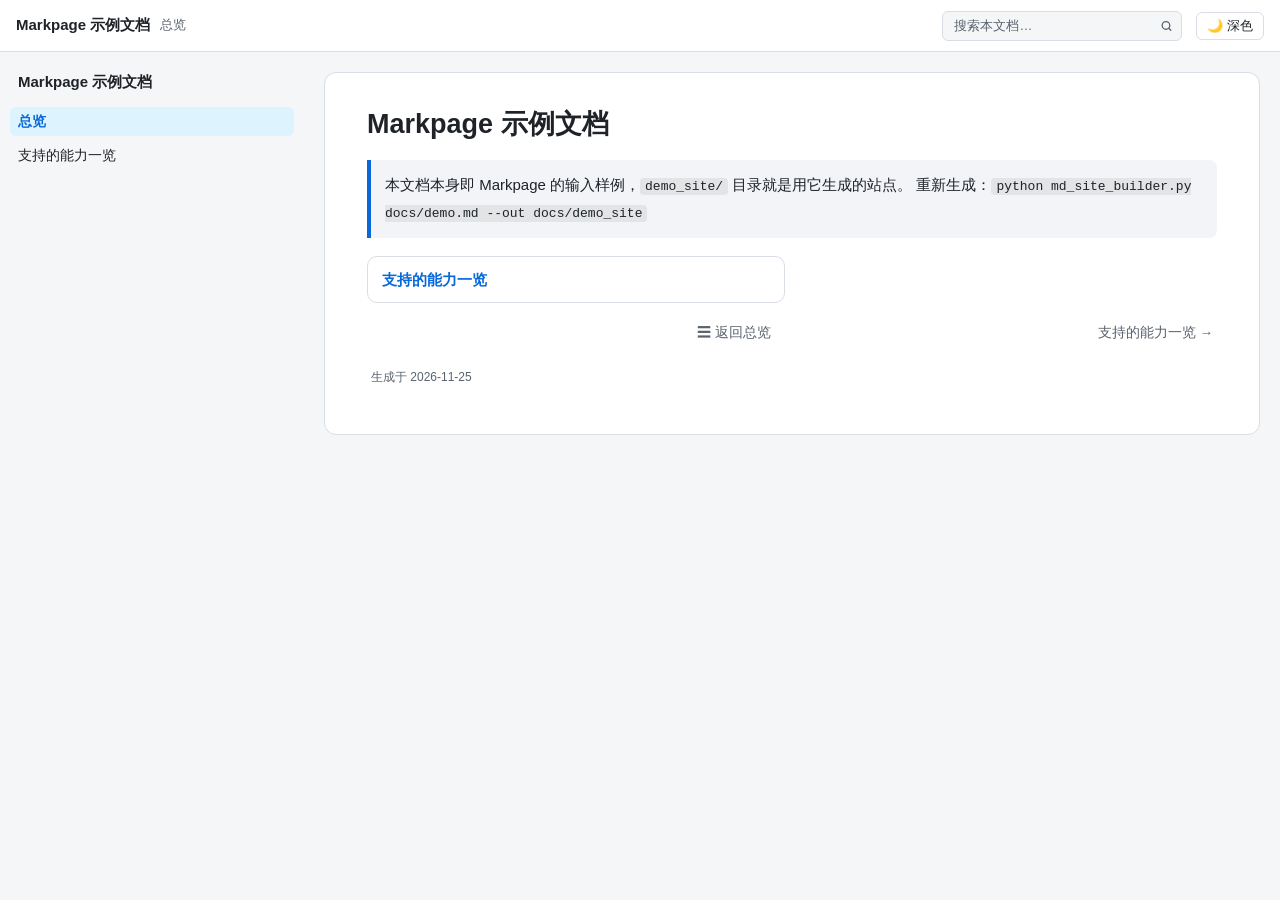
==== commit 5239f66b: "feat(gui): 浏览器界面重构与文档站能力完善，发布 v1.2.0 - GUI 从 tkinter 迁移到本地 Web 服务 + 浏览器应用窗口：左侧结构树与编辑器、   中间实时预览 ifra" ====
--- a/docs/demo_site/index.html
+++ b/docs/demo_site/index.html
@@ -23,12 +23,12 @@
 <nav id="toc" aria-label="目录"><div class="toc-home"><a class="toc-home-link" href="index.html">Markpage 示例文档</a></div><a class="toc-link toc-top active" href="index.html">总览</a><ul><li><a class="toc-link" href="支持的能力一览.html">支持的能力一览</a></li></ul><div class="toc-foot"></div></nav><div id="tocBackdrop"></div>
 <main><article>
 
-<h1>Markpage 示例文档</h1><blockquote>
+<h1>Markpage 示例文档</h1><div class="page-ov"><blockquote>
 <p>本文档本身即 Markpage 的输入样例，<code>demo_site/</code> 目录就是用它生成的站点。
 重新生成：<code>python md_site_builder.py docs/demo.md --out docs/demo_site</code></p>
-</blockquote><div class="dir-grid"><a class="dir-card" href="支持的能力一览.html"><h4>支持的能力一览</h4></a></div>
-<nav class="pager"><span><span></span></span><span style="flex:1;text-align:center"><a href="index.html">☰ 返回总览</a></span><span><span></span></span></nav>
-<p class="foot">生成于 2026-09-08</p>
+</blockquote></div><div class="dir-grid"><a class="dir-card" href="支持的能力一览.html"><h4>支持的能力一览</h4></a></div>
+<nav class="pager"><span><span></span></span><span style="flex:1;text-align:center"><a href="index.html">☰ 返回总览</a></span><span><a href="支持的能力一览.html">支持的能力一览 →</a></span></nav>
+<p class="foot">生成于 2026-11-25</p>
 </article></main>
 </div>
 <script src="site.js"></script>
--- a/docs/demo_site/site.css
+++ b/docs/demo_site/site.css
@@ -107,6 +107,12 @@
 .part-block{margin:26px 0}
 .part-block>h3{color:var(--ink);border-bottom:1px solid var(--line);padding-bottom:6px;margin-bottom:2px}
 .part-intro{color:var(--muted)}
+/* 总览节标题：不用 h2 的「页级大标题」外观，改成带左色条的节标签 —— 与模块卡片(15px)同量级但不抢戏，右侧「总览」角标点明身份，避免被当成模块标题 */
+.page-ov h2,.part-ov h2{font-size:15px;font-weight:600;line-height:1.6;color:var(--ink);border:0;border-left:3px solid var(--accent);border-radius:2px;padding:1px 0 1px 10px;margin:26px 0 10px}
+.page-ov h2::after,.part-ov h2::after{content:'总览';margin-left:8px;padding:1px 7px;border-radius:99px;font:500 10px/1.6 system-ui,sans-serif;letter-spacing:.5px;color:var(--muted);background:rgba(127,127,127,.14);vertical-align:2px}
+.page-ov h3,.part-ov h3{font-size:14.5px;margin-top:18px}
+.group-card .cnt{display:block;margin-top:5px;font-size:12px;font-weight:400;color:var(--muted)}
+.toc-link.toc-glink{color:var(--muted);font-size:12.5px}
 .chips{display:flex;flex-wrap:wrap;gap:6px;margin:6px 0 4px}
 .chip{border:1px solid var(--line);border-radius:20px;padding:2px 10px;font-size:12.5px;color:var(--muted);background:var(--panel)}
 .chip:hover{color:var(--accent);border-color:var(--accent);text-decoration:none}
@@ -412,16 +418,16 @@
 }
 /* ===== 代码块增强：行号列 + 语言标签（由 decorate_code_blocks 生成的 DOM）===== */
 .hl{position:relative}
-.hl-scroll{display:flex;align-items:stretch;overflow-x:auto;border-radius:8px;background:var(--code-bg)}
+.hl-scroll{display:flex;align-items:stretch;overflow-x:auto;border-radius:8px;background:var(--code-bg);padding-top:28px}
 .hl-scroll>pre{background:var(--code-bg);border-radius:0;margin:0;overflow:visible;border:0}
-.hl-scroll>pre:not(.hl-gutter){flex:1 1 auto;padding:14px 16px}
-.hl-gutter{flex:0 0 auto;position:sticky;left:0;z-index:1;min-width:3.2em;padding:14px 10px 14px 14px;margin:0;text-align:right;color:var(--muted);background:var(--code-bg);border-right:1px solid var(--line);user-select:none;cursor:default;font-family:Consolas,Menlo,monospace;font-size:12.8px;line-height:1.6}
-.hl-lang-badge{position:absolute;top:7px;right:10px;z-index:2;padding:0 9px;border-radius:99px;font:600 11px/1.9 Consolas,Menlo,monospace;letter-spacing:.5px;color:var(--muted);background:rgba(127,127,127,.14);background:color-mix(in srgb,var(--ink) 9%,transparent);border:1px solid var(--line);pointer-events:none}
+.hl-scroll>pre:not(.hl-gutter){flex:1 1 auto;padding:12px 16px 14px}
+.hl-gutter{flex:0 0 auto;position:sticky;left:0;z-index:1;min-width:3.2em;padding:12px 10px 14px 14px;margin:0;text-align:right;color:var(--muted);background:var(--code-bg);border-right:1px solid var(--line);user-select:none;cursor:default;font-family:Consolas,Menlo,monospace;font-size:12.8px;line-height:1.6}
+.hl-lang-badge{position:absolute;top:7px;right:10px;z-index:2;padding:0 9px;border-radius:99px;font:600 10.5px/1.7 Consolas,Menlo,monospace;letter-spacing:.5px;color:var(--muted);background:rgba(127,127,127,.14);background:color-mix(in srgb,var(--ink) 9%,transparent);border:1px solid var(--line);pointer-events:none}
 
 /* ===== 代码块右上角操作区（语言徽章 + 复制按钮）===== */
-.hl-actions{position:absolute;top:8px;right:8px;z-index:3;display:flex;align-items:center;gap:6px;pointer-events:none}
+.hl-actions{position:absolute;top:4px;right:8px;z-index:3;display:flex;align-items:center;gap:6px;pointer-events:none}
 .hl-actions>*{pointer-events:auto}
 .hl-actions .hl-lang-badge{position:static;top:auto;right:auto}
-.hl-copy{appearance:none;border:1px solid var(--line);background:rgba(127,127,127,.14);background:color-mix(in srgb,var(--ink) 9%,transparent);color:var(--muted);font:500 11px/1.9 system-ui,-apple-system,"Segoe UI",sans-serif;padding:0 9px;border-radius:99px;cursor:pointer;transition:color .12s,border-color .12s}
+.hl-copy{appearance:none;border:1px solid var(--line);background:rgba(127,127,127,.14);background:color-mix(in srgb,var(--ink) 9%,transparent);color:var(--muted);font:500 10.5px/1.7 system-ui,-apple-system,"Segoe UI",sans-serif;padding:0 9px;border-radius:99px;cursor:pointer;transition:color .12s,border-color .12s}
 .hl-copy:hover{color:var(--ink);border-color:var(--muted)}
 .hl-copy:active{transform:translateY(1px)}
